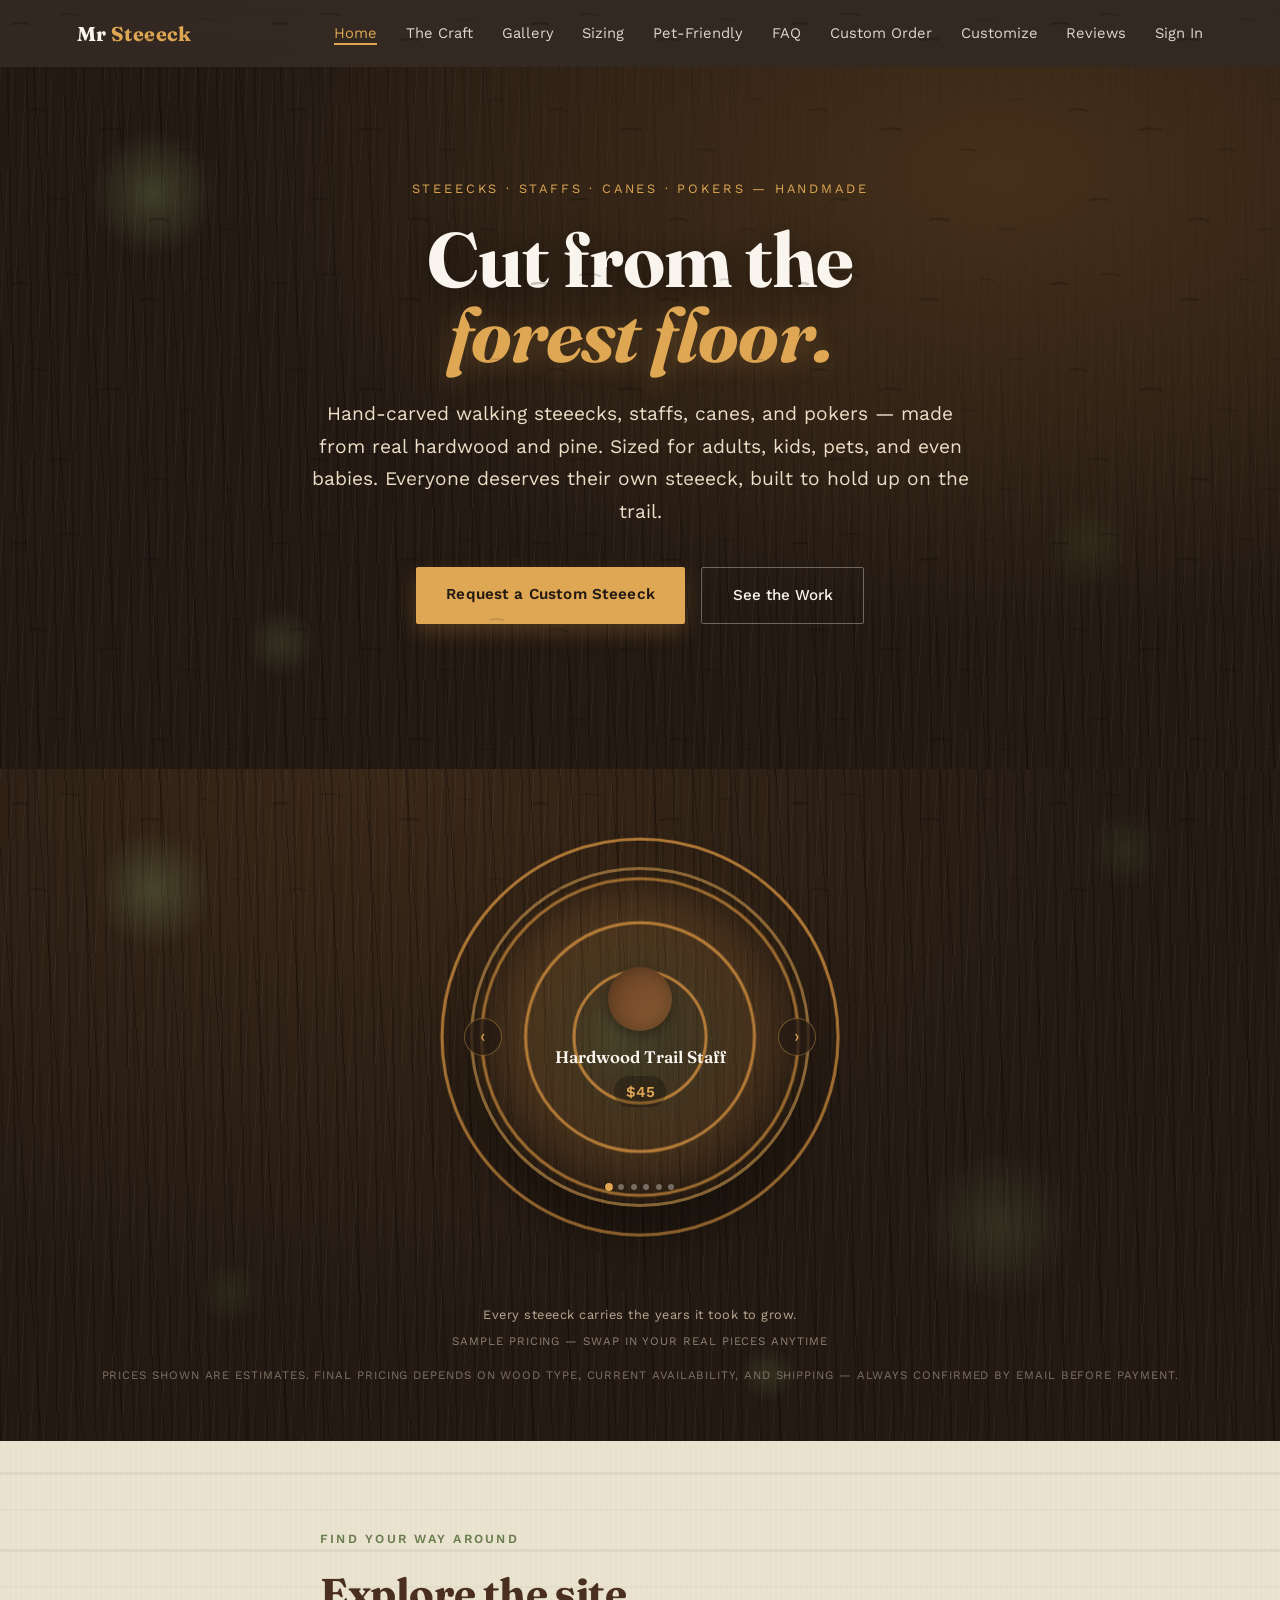
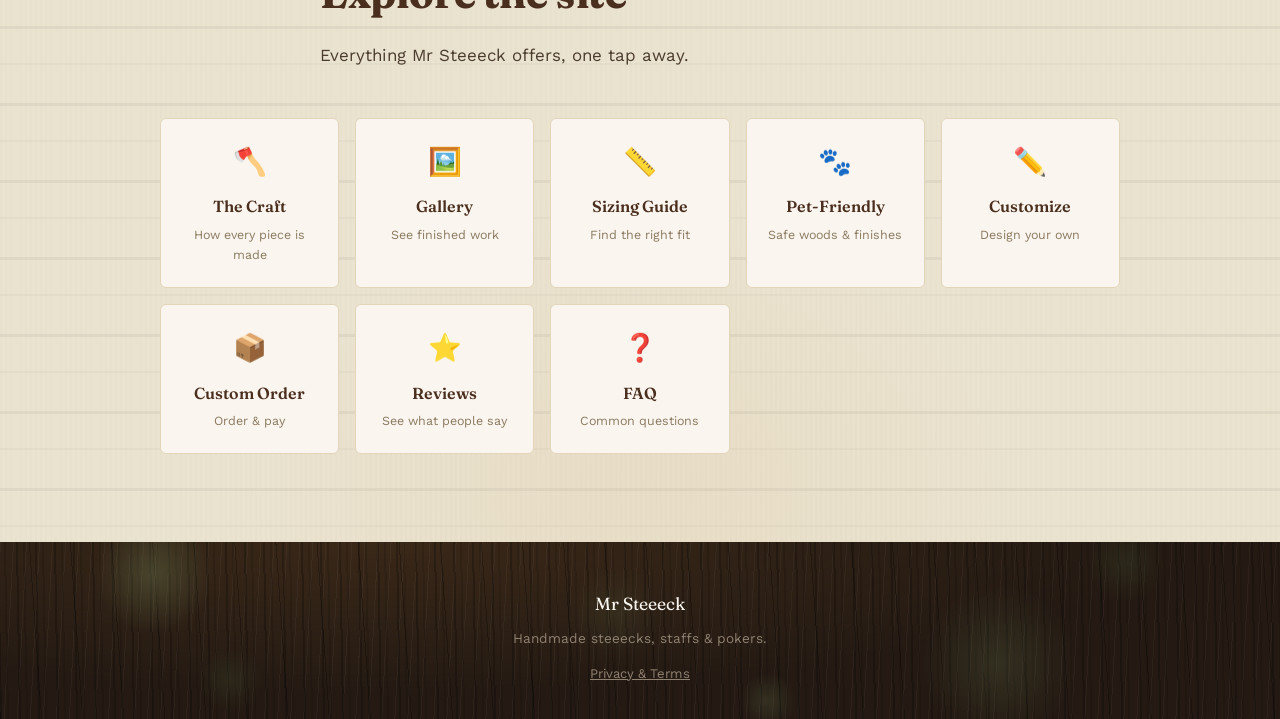
==== public/index.html @ 7a556cda "Add live chat widget (customer-facing) with admin chat panel; add SMS-to-phone forwarding via Twilio" ====
<!DOCTYPE html>
<html lang="en">
<head>
<meta charset="UTF-8">
<meta name="viewport" content="width=device-width, initial-scale=1.0">
<title>Mr Steeeck — Handmade Sticks, Staffs & Pokers</title>
<meta name="description" content="Handcrafted walking sticks, staffs, and pokers for adults, kids, pets, and babies. Custom orders welcome.">
<meta name="theme-color" content="#241a13">
<link rel="stylesheet" href="styles.css">
</head>
<body>
<nav>
  <div class="wordmark"><a href="index.html" style="color:inherit; text-decoration:none;">Mr <span>Steeeck</span></a></div>
  <button class="nav-toggle" id="navToggle" aria-label="Open menu">&#9776;</button>
  <ul class="nav-links">
    <li><a href="index.html" class="active">Home</a></li>
    <li><a href="craft.html">The Craft</a></li>
    <li><a href="gallery.html">Gallery</a></li>
    <li><a href="sizing.html">Sizing</a></li>
    <li><a href="pets.html">Pet-Friendly</a></li>
    <li><a href="faq.html">FAQ</a></li>
    <li><a href="custom.html">Custom Order</a></li>
    <li><a href="customize.html">Customize</a></li>
    <li><a href="reviews.html">Reviews</a></li>
    <li id="navAuthSlot"><a href="auth.html">Sign In</a></li>
    <li id="navAdminSlot" style="display:none;"><a href="admin.html" style="color:var(--honey-bright); font-weight:600;">Admin</a></li>
  </ul>
</nav>
<script>
  document.getElementById('navToggle')?.addEventListener('click', () => {
    document.querySelector('.nav-links').classList.toggle('open');
  });
  document.querySelectorAll('.nav-links a').forEach(a => {
    a.addEventListener('click', () => document.querySelector('.nav-links').classList.remove('open'));
  });
</script>
<header class="hero">
  <div class="leaves" id="leaves" aria-hidden="true"></div>
  <div class="hero-copy">
    <p class="eyebrow">Steeecks · Staffs · Canes · Pokers — Handmade</p>
    <h1>Cut from the<br><em>forest floor.</em></h1>
    <p class="tagline">Hand-carved walking steeecks, staffs, canes, and pokers — made from real hardwood and pine. Sized for adults, kids, pets, and even babies. Everyone deserves their own steeeck, built to hold up on the trail.</p>
    <div class="cta-row">
      <a href="custom.html" class="btn-primary">Request a Custom Steeeck</a>
      <a href="gallery.html" class="btn-secondary">See the Work</a>
    </div>
  </div>
</header>
<div class="bark-bg" style="padding-top:1rem;">
  <div class="tree-showcase">
    <div class="glow" aria-hidden="true"></div>
    <svg viewBox="0 0 200 200" aria-hidden="true">
      <circle class="ring" cx="100" cy="100" r="30"/>
      <circle class="ring" cx="100" cy="100" r="52"/>
      <circle class="ring" cx="100" cy="100" r="72"/>
      <circle class="ring" cx="100" cy="100" r="90"/>
    </svg>
    <div class="shop-carousel" id="shopCarousel" role="group" aria-label="Featured pieces for sale">
      <div class="shop-carousel-circle">
      <div class="shop-slide active" data-swatch="linear-gradient(135deg,#6b4324,#8a5c34)">
        <div class="swatch" style="background:linear-gradient(135deg,#6b4324,#8a5c34)"></div>
        <div class="item-name">Hardwood Trail Staff</div>
        <div class="item-price">$45</div>
      </div>
      <div class="shop-slide" data-swatch="linear-gradient(135deg,#c98a3e,#e0a854)">
        <div class="swatch" style="background:linear-gradient(135deg,#c98a3e,#e0a854)"></div>
        <div class="item-name">Pine Walking Steeeck</div>
        <div class="item-price">$28</div>
      </div>
      <div class="shop-slide" data-swatch="linear-gradient(135deg,#8a9c6a,#5c6b47)">
        <div class="swatch" style="background:linear-gradient(135deg,#8a9c6a,#5c6b47)"></div>
        <div class="item-name">Children's Size Steeeck</div>
        <div class="item-price">$18</div>
      </div>
      <div class="shop-slide" data-swatch="linear-gradient(135deg,#4a2e1e,#6b4324)">
        <div class="swatch" style="background:linear-gradient(135deg,#4a2e1e,#6b4324)"></div>
        <div class="item-name">Fire Poker</div>
        <div class="item-price">$22</div>
      </div>
      <div class="shop-slide" data-swatch="linear-gradient(135deg,#a9865a,#7d5b38)">
        <div class="swatch" style="background:linear-gradient(135deg,#a9865a,#7d5b38)"></div>
        <div class="item-name">Pet-Size Steeeck</div>
        <div class="item-price">$15</div>
      </div>
      <div class="shop-slide" data-swatch="linear-gradient(135deg,#e0a854,#c98a3e)">
        <div class="swatch" style="background:linear-gradient(135deg,#e0a854,#c98a3e)"></div>
        <div class="item-name">Baby's First Steeeck</div>
        <div class="item-price">$12</div>
      </div>
      <div class="shop-dots" id="shopDots"></div>
      </div>
      <button type="button" class="carousel-arrow prev" id="carouselPrev" aria-label="Previous item">&#8249;</button>
      <button type="button" class="carousel-arrow next" id="carouselNext" aria-label="Next item">&#8250;</button>
    </div>
  </div>
  <p class="rings-caption">Every steeeck carries the years it took to grow.</p>
  <p class="rings-subcaption" style="padding-bottom:0.6rem;">Sample pricing — swap in your real pieces anytime</p>
  <p class="rings-subcaption" style="padding-bottom:3.5rem; opacity:0.85;">Prices shown are estimates. Final pricing depends on wood type, current availability, and shipping — always confirmed by email before payment.</p>
</div>

<section class="explore" id="explore">
  <div class="section-head">
    <span class="eyebrow">Find Your Way Around</span>
    <h2>Explore the site</h2>
    <p>Everything Mr Steeeck offers, one tap away.</p>
  </div>
  <div class="explore-grid">
    <a href="craft.html" class="explore-card">
      <div class="icon">🪓</div>
      <div class="label">The Craft</div>
      <div class="sub">How every piece is made</div>
    </a>
    <a href="gallery.html" class="explore-card">
      <div class="icon">🖼️</div>
      <div class="label">Gallery</div>
      <div class="sub">See finished work</div>
    </a>
    <a href="sizing.html" class="explore-card">
      <div class="icon">📏</div>
      <div class="label">Sizing Guide</div>
      <div class="sub">Find the right fit</div>
    </a>
    <a href="pets.html" class="explore-card">
      <div class="icon">🐾</div>
      <div class="label">Pet-Friendly</div>
      <div class="sub">Safe woods &amp; finishes</div>
    </a>
    <a href="customize.html" class="explore-card">
      <div class="icon">✏️</div>
      <div class="label">Customize</div>
      <div class="sub">Design your own</div>
    </a>
    <a href="custom.html" class="explore-card">
      <div class="icon">📦</div>
      <div class="label">Custom Order</div>
      <div class="sub">Order &amp; pay</div>
    </a>
    <a href="reviews.html" class="explore-card">
      <div class="icon">⭐</div>
      <div class="label">Reviews</div>
      <div class="sub">See what people say</div>
    </a>
    <a href="faq.html" class="explore-card">
      <div class="icon">❓</div>
      <div class="label">FAQ</div>
      <div class="sub">Common questions</div>
    </a>
  </div>
</section>

<footer class="bark-bg">
  <div class="wordmark">Mr Steeeck</div>
  <p>Handmade steeecks, staffs &amp; pokers.</p>
  <p style="margin-top:0.8rem;"><a href="privacy.html" style="color:#8f8171; font-size:0.82rem; text-decoration:underline;">Privacy &amp; Terms</a></p>
</footer>
<script type="module">
  import { createClient } from 'https://esm.sh/@supabase/supabase-js@2';
  const ADMIN_EMAILS = ['mainesteeecksupport@gmail.com', 'thegoodguy421@gmail.com'];
  const supabase = createClient(
    'https://tckzvajdoyxpycbzonsf.supabase.co',
    'sb_publishable_ArwWZFwAMOu5mmkwIIQebg_d4xwIUR6'
  );
  supabase.auth.getSession().then(({ data: { session } }) => {
    const adminSlot = document.getElementById('navAdminSlot');
    const authSlot = document.getElementById('navAuthSlot');
    if (session && ADMIN_EMAILS.includes(session.user.email)){
      if (adminSlot) adminSlot.style.display = '';
      if (authSlot){
        authSlot.innerHTML = '<a href="#" id="navLogoutLink">Log Out</a>';
        document.getElementById('navLogoutLink').addEventListener('click', async (e) => {
          e.preventDefault();
          await supabase.auth.signOut();
          window.location.reload();
        });
      }
    } else if (session){
      if (authSlot) authSlot.innerHTML = '<a href="profile.html">My Profile</a>';
    }
  });
</script>
<script type="module">
  import { createClient } from 'https://esm.sh/@supabase/supabase-js@2';
  const supabase2 = createClient(
    'https://tckzvajdoyxpycbzonsf.supabase.co',
    'sb_publishable_ArwWZFwAMOu5mmkwIIQebg_d4xwIUR6'
  );
  supabase2.from('site_visits').insert({ page: 'home' }).then(() => {});
</script>
<script>
  window.addEventListener('DOMContentLoaded', () => {
    const rings = document.querySelectorAll('.ring');
    rings.forEach((ring, i) => {
      setTimeout(() => ring.classList.add('drawn'), 300 + i * 220);
    });

    const leafEmojis = ['🍂', '🍁', '🌿'];
    const leafWrap = document.getElementById('leaves');
    if (leafWrap && !window.matchMedia('(prefers-reduced-motion: reduce)').matches){
      for (let i = 0; i < 10; i++){
        const leaf = document.createElement('span');
        leaf.className = 'leaf';
        leaf.textContent = leafEmojis[i % leafEmojis.length];
        leaf.style.left = Math.random() * 100 + '%';
        leaf.style.setProperty('--drift', (Math.random() * 100 - 50) + 'px');
        leaf.style.animationDuration = (10 + Math.random() * 10) + 's';
        leaf.style.animationDelay = (Math.random() * 12) + 's';
        leaf.style.fontSize = (0.8 + Math.random() * 0.8) + 'rem';
        leafWrap.appendChild(leaf);
      }
    }

    // Live shop carousel: auto-rotates, arrows, and swipe support
    const carousel = document.getElementById('shopCarousel');
    if (carousel){
      const slides = Array.from(carousel.querySelectorAll('.shop-slide'));
      const dotsWrap = document.getElementById('shopDots');
      slides.forEach((_, i) => {
        const dot = document.createElement('span');
        if (i === 0) dot.classList.add('active');
        dot.addEventListener('click', () => { goTo(i); });
        dotsWrap.appendChild(dot);
      });
      const dots = Array.from(dotsWrap.children);
      let current = 0;
      let timer;

      function goTo(index){
        slides[current].classList.remove('active');
        dots[current].classList.remove('active');
        current = (index + slides.length) % slides.length;
        slides[current].classList.add('active');
        dots[current].classList.add('active');
      }
      function next(){ goTo(current + 1); }
      function prev(){ goTo(current - 1); }
      function startAuto(){ timer = setInterval(next, 3200); }
      function stopAuto(){ clearInterval(timer); }

      startAuto();
      carousel.addEventListener('mouseenter', stopAuto);
      carousel.addEventListener('mouseleave', startAuto);

      // Arrow buttons
      const prevBtn = document.getElementById('carouselPrev');
      const nextBtn = document.getElementById('carouselNext');
      if (prevBtn) prevBtn.addEventListener('click', (e) => { e.stopPropagation(); stopAuto(); prev(); startAuto(); });
      if (nextBtn) nextBtn.addEventListener('click', (e) => { e.stopPropagation(); stopAuto(); next(); startAuto(); });

      // Swipe support
      let touchStartX = 0;
      carousel.addEventListener('touchstart', (e) => {
        touchStartX = e.touches[0].clientX;
        stopAuto();
      }, {passive:true});
      carousel.addEventListener('touchend', (e) => {
        const touchEndX = e.changedTouches[0].clientX;
        const diff = touchEndX - touchStartX;
        if (Math.abs(diff) > 35){
          if (diff < 0) next(); else prev();
        }
        startAuto();
      }, {passive:true});
    }

  });
</script>
<script type="module" src="chat-widget.js"></script>
</body>
</html>
---- public/styles.css ----
@import url('https://fonts.googleapis.com/css2?family=Fraunces:opsz,wght@9..144,400;9..144,600;9..144,700&family=Work+Sans:wght@400;500;600&display=swap');

  :root{
    --bark:#241a13;
    --walnut:#4a2e1e;
    --honey:#c98a3e;
    --honey-bright:#e0a854;
    --parchment:#efe6d0;
    --bone:#faf6ef;
    --moss:#6b7d4f;
    --moss-deep:#3f4b2c;
    --forest:#2f3b26;
    --birch:#e8e1d0;
    --birch-mark:#3a332a;
    --sap:#b8792f;
  }

  *{margin:0;padding:0;box-sizing:border-box;}

  /* Real bark texture: vertical ridges + cracks + scattered moss patches */
  .bark-bg{
    background:
      radial-gradient(circle 85px at 12% 18%, rgba(120,140,90,0.32), transparent 70%),
      radial-gradient(circle 55px at 88% 12%, rgba(63,75,44,0.3), transparent 70%),
      radial-gradient(circle 110px at 78% 68%, rgba(107,125,79,0.22), transparent 70%),
      radial-gradient(circle 45px at 18% 78%, rgba(63,75,44,0.28), transparent 70%),
      radial-gradient(circle 65px at 48% 40%, rgba(107,125,79,0.14), transparent 70%),
      radial-gradient(circle 40px at 60% 90%, rgba(120,140,90,0.2), transparent 70%),
      repeating-linear-gradient(89deg,
        rgba(0,0,0,0.22) 0px, rgba(0,0,0,0.22) 2px,
        transparent 2px, transparent 7px,
        rgba(0,0,0,0.12) 7px, rgba(0,0,0,0.12) 9px,
        transparent 9px, transparent 19px),
      repeating-linear-gradient(93deg,
        rgba(255,255,255,0.035) 0px, rgba(255,255,255,0.035) 1px,
        transparent 1px, transparent 13px),
      repeating-linear-gradient(86deg,
        rgba(0,0,0,0.28) 0px, rgba(0,0,0,0.28) 1px,
        transparent 1px, transparent 41px),
      radial-gradient(ellipse at 30% 0%, #3a2818 0%, transparent 60%),
      var(--bark);
  }
  .wood-card, .gallery-card, .process-step{transform-style:preserve-3d;}
  .reveal{opacity:0; transform:translateY(28px); transition:opacity 0.7s ease, transform 0.7s ease;}
  .reveal.revealed{opacity:1; transform:translateY(0);}
  @media (prefers-reduced-motion: reduce){
    .reveal{opacity:1; transform:none; transition:none;}
  }
  html, body{max-width:100%; overflow-x:hidden;}
  img, svg{max-width:100%; height:auto;}
  html{scroll-behavior:smooth;}
  body{
    font-family:'Work Sans', sans-serif;
    background:
      radial-gradient(ellipse 600px 400px at 8% 8%, rgba(107,125,79,0.14), transparent 60%),
      radial-gradient(ellipse 500px 350px at 95% 30%, rgba(63,75,44,0.12), transparent 55%),
      radial-gradient(ellipse 700px 500px at 50% 90%, rgba(201,138,62,0.10), transparent 60%),
      repeating-linear-gradient(0deg,
        transparent 0px, transparent 38px,
        rgba(58,51,42,0.05) 38px, rgba(58,51,42,0.05) 40px,
        transparent 40px, transparent 74px,
        rgba(58,51,42,0.09) 74px, rgba(58,51,42,0.09) 77px),
      repeating-linear-gradient(90deg,
        rgba(58,51,42,0.02) 0px, rgba(58,51,42,0.02) 2px,
        transparent 2px, transparent 5px),
      var(--birch);
    color:var(--bark);
    line-height:1.6;
    position:relative;
  }
  body::before{
    content:"";
    position:fixed; inset:0;
    pointer-events:none;
    z-index:1000;
    opacity:0.035;
    background-image:url("data:image/svg+xml,%3Csvg xmlns='http://www.w3.org/2000/svg' width='120' height='120'%3E%3Cfilter id='n'%3E%3CfeTurbulence type='fractalNoise' baseFrequency='0.9' numOctaves='2' stitchTiles='stitch'/%3E%3C/filter%3E%3Crect width='100%25' height='100%25' filter='url(%23n)'/%3E%3C/svg%3E");
    mix-blend-mode:multiply;
  }
  body::after{
    content:"";
    position:fixed; inset:0;
    pointer-events:none;
    z-index:999;
    opacity:0.5;
    mix-blend-mode:multiply;
    background-image:url("data:image/svg+xml,%3Csvg xmlns='http://www.w3.org/2000/svg' width='260' height='260'%3E%3Cg stroke='%233a332a' stroke-linecap='round' fill='none'%3E%3Cpath d='M12 24 q8 -2 16 0' stroke-width='2.4' opacity='0.55'/%3E%3Cpath d='M60 15 q10 -3 20 1' stroke-width='2' opacity='0.4'/%3E%3Cpath d='M140 40 q9 -2 18 0' stroke-width='2.6' opacity='0.5'/%3E%3Cpath d='M200 20 q7 -2 14 1' stroke-width='1.8' opacity='0.35'/%3E%3Cpath d='M30 110 q9 -2 17 1' stroke-width='2.2' opacity='0.45'/%3E%3Cpath d='M100 130 q11 -3 21 0' stroke-width='2.6' opacity='0.5'/%3E%3Cpath d='M180 150 q8 -2 16 1' stroke-width='2' opacity='0.4'/%3E%3Cpath d='M230 100 q7 -2 13 0' stroke-width='1.8' opacity='0.3'/%3E%3Cpath d='M50 200 q9 -2 18 0' stroke-width='2.3' opacity='0.45'/%3E%3Cpath d='M150 220 q10 -3 19 1' stroke-width='2.4' opacity='0.5'/%3E%3Cpath d='M220 230 q8 -2 15 0' stroke-width='1.9' opacity='0.35'/%3E%3C/g%3E%3C/svg%3E");
    background-size:260px 260px;
  }
  @media (prefers-reduced-motion: reduce){
    html{scroll-behavior:auto;}
    *{animation-duration:0.01ms !important; transition-duration:0.01ms !important;}
  }

  h1,h2,h3{
    font-family:'Fraunces', serif;
    font-weight:700;
    letter-spacing:-0.01em;
  }

  a{color:inherit;}
  button, .btn{
    font-family:'Work Sans', sans-serif;
    cursor:pointer;
    border:none;
  }
  :focus-visible{
    outline:3px solid var(--honey-bright);
    outline-offset:3px;
  }

  /* ===== NAV ===== */
  nav{
    position:sticky; top:0; z-index:50;
    display:flex; align-items:center; justify-content:space-between;
    padding:1.1rem 6vw;
    background:rgba(36,26,19,0.92);
    backdrop-filter:blur(6px);
    color:var(--bone);
  }
  nav .wordmark{
    font-family:'Fraunces', serif;
    font-weight:700;
    font-size:1.25rem;
    letter-spacing:0.02em;
  }
  nav .wordmark span{color:var(--honey-bright);}
  nav ul{
    list-style:none;
    display:flex;
    gap:1.8rem;
    font-size:0.92rem;
  }
  nav ul a{
    text-decoration:none; opacity:0.85; transition:opacity 0.2s;
    position:relative; padding-bottom:3px; white-space:nowrap;
  }
  nav ul a::after{
    content:"";
    position:absolute; left:0; bottom:0;
    width:0%; height:1.5px;
    background:var(--honey-bright);
    transition:width 0.25s ease;
  }
  nav ul a:hover::after{width:100%;}
  nav ul a:hover{opacity:1;}
  nav ul a.active{opacity:1; color:var(--honey-bright);}
  nav ul a.active::after{width:100%;}
  nav .nav-links{display:flex;}

  .nav-toggle{
    display:none;
    background:none; border:1px solid rgba(224,168,84,0.5); border-radius:4px;
    color:var(--honey-bright); font-size:1.3rem; line-height:1;
    padding:0.4rem 0.7rem; cursor:pointer;
  }

  @media (max-width:760px){
    nav{padding:1rem 5vw; position:relative; flex-wrap:nowrap;}
    .nav-toggle{display:block;}
    nav ul.nav-links{
      display:none;
      position:absolute; top:100%; left:0; right:0;
      flex-direction:column; gap:0;
      background:var(--bark);
      border-top:1px solid rgba(224,168,84,0.25);
      box-shadow:0 12px 24px rgba(0,0,0,0.4);
      max-width:none; overflow-x:visible; max-height:75vh; overflow-y:auto;
    }
    nav ul.nav-links.open{display:flex;}
    nav ul.nav-links li{width:100%; border-bottom:1px solid rgba(250,246,239,0.08);}
    nav ul.nav-links a{
      display:block; padding:0.95rem 6vw; font-size:0.95rem;
      white-space:normal;
    }
    nav ul.nav-links a::after{display:none;}
    nav ul.nav-links a.active{background:rgba(224,168,84,0.1);}
  }
  @media (max-width:420px){
    nav{padding:0.9rem 4vw;}
    nav .wordmark{font-size:1.05rem;}
  }

  /* ===== EXPLORE GRID (homepage section links) ===== */
  .explore{background:rgba(239,230,208,0.3);}
  .explore-grid{
    display:grid; grid-template-columns:repeat(auto-fit, minmax(150px, 1fr));
    gap:1rem; max-width:960px; margin:0 auto;
  }
  .explore-card{
    display:block; text-decoration:none;
    background:var(--bone); border:1px solid #e3d5ba; border-radius:6px;
    padding:1.4rem 1.1rem; text-align:center;
    transition:transform 0.2s ease, box-shadow 0.2s ease;
  }
  .explore-card:hover{transform:translateY(-4px); box-shadow:0 14px 26px rgba(74,46,30,0.18);}
  .explore-card .icon{font-size:1.7rem; margin-bottom:0.6rem;}
  .explore-card .label{font-family:'Fraunces', serif; font-weight:600; color:var(--walnut); font-size:1rem;}
  .explore-card .sub{font-size:0.78rem; color:#8a7960; margin-top:0.3rem;}

  /* ===== PAGE HEADER (subpage back button + title) ===== */
  .page-header{
    background:var(--bark);
    padding:2.2rem 6vw 1.6rem;
    text-align:center;
  }
  .back-btn{
    display:inline-flex; align-items:center; gap:0.4rem;
    color:var(--honey-bright); text-decoration:none;
    font-size:0.88rem; font-weight:600;
    margin-bottom:1.2rem;
    transition:transform 0.18s ease;
  }
  .back-btn:hover{transform:translateX(-3px);}
  .page-header h1{
    font-family:'Fraunces', serif; font-size:clamp(1.8rem, 5vw, 2.6rem);
    color:var(--bone);
  }
  .page-header p{
    color:#d8cdbc; margin-top:0.6rem; max-width:52ch; margin-left:auto; margin-right:auto;
    font-size:1rem; line-height:1.6;
  }

  /* ===== CAROUSEL ARROWS ===== */
  .carousel-arrow{
    position:absolute; top:50%; transform:translateY(-50%);
    width:38px; height:38px; border-radius:50%;
    background:rgba(36,26,19,0.75);
    border:1px solid rgba(224,168,84,0.4);
    color:var(--honey-bright);
    font-size:1.1rem; line-height:1;
    display:flex; align-items:center; justify-content:center;
    cursor:pointer; z-index:4;
    transition:background 0.2s ease, transform 0.2s ease;
  }
  .carousel-arrow:hover{background:rgba(36,26,19,0.95); transform:translateY(-50%) scale(1.08);}
  .carousel-arrow.prev{left:-6px;}
  .carousel-arrow.next{right:-6px;}
  @media (max-width:500px){
    .carousel-arrow{width:32px; height:32px; font-size:0.95rem;}
    .carousel-arrow.prev{left:-2px;}
    .carousel-arrow.next{right:-2px;}
  }

  /* ===== HERO ===== */
  .hero{
    position:relative;
    min-height:78vh;
    display:flex;
    flex-direction:column;
    align-items:center;
    text-align:center;
    padding:7rem 6vw 3.5rem;
    background:
      radial-gradient(ellipse at 78% 15%, #45301a 0%, transparent 55%),
      radial-gradient(circle 90px at 12% 18%, rgba(120,140,90,0.32), transparent 70%),
      radial-gradient(circle 60px at 85% 68%, rgba(63,75,44,0.3), transparent 70%),
      radial-gradient(circle 50px at 22% 82%, rgba(107,125,79,0.24), transparent 70%),
      repeating-linear-gradient(89deg,
        rgba(0,0,0,0.22) 0px, rgba(0,0,0,0.22) 2px,
        transparent 2px, transparent 7px,
        rgba(0,0,0,0.12) 7px, rgba(0,0,0,0.12) 9px,
        transparent 9px, transparent 19px),
      repeating-linear-gradient(93deg,
        rgba(255,255,255,0.035) 0px, rgba(255,255,255,0.035) 1px,
        transparent 1px, transparent 13px),
      repeating-linear-gradient(86deg,
        rgba(0,0,0,0.28) 0px, rgba(0,0,0,0.28) 1px,
        transparent 1px, transparent 41px),
      var(--bark);
    color:var(--bone);
    overflow:hidden;
  }
  @media (max-width:880px){
    .hero{min-height:auto; padding:5.5rem 6vw 3.5rem;}
  }
  .hero-copy{position:relative; z-index:2; max-width:760px;}
  .leaves{position:absolute; inset:0; overflow:hidden; z-index:1; pointer-events:none;}
  .leaf{
    position:absolute; top:-30px;
    font-size:1.1rem;
    opacity:0.55;
    animation:leafFall linear infinite;
  }
  @keyframes leafFall{
    0%{transform:translateY(0) translateX(0) rotate(0deg); opacity:0;}
    8%{opacity:0.6;}
    92%{opacity:0.5;}
    100%{transform:translateY(110vh) translateX(var(--drift, 40px)) rotate(340deg); opacity:0;}
  }
  @media (prefers-reduced-motion: reduce){
    .leaf{animation:none; display:none;}
  }
  .hero .eyebrow{
    font-size:0.8rem;
    letter-spacing:0.22em;
    text-transform:uppercase;
    color:var(--honey-bright);
    margin-bottom:1.4rem;
  }
  .hero h1{
    font-size:clamp(2.6rem, 6vw, 5rem);
    line-height:0.98;
    color:var(--bone);
    text-shadow:0 4px 24px rgba(0,0,0,0.4);
  }
  .hero h1 em{
    font-style:italic;
    color:var(--honey-bright);
    text-shadow:0 4px 24px rgba(224,168,84,0.25);
  }
  .hero p.tagline{
    max-width:56ch;
    margin:1.6rem auto 2.4rem;
    font-size:1.2rem;
    line-height:1.7;
    color:#ecdfc8;
  }
  .hero .cta-row{
    display:flex; gap:1rem; flex-wrap:wrap; justify-content:center;
  }
  .tree-showcase{
    position:relative;
    display:grid;
    place-items:center;
    min-height:420px;
    padding:2rem 0;
  }
  .tree-showcase > *{grid-area:1 / 1;}
  .tree-showcase .glow{
    position:relative;
    width:360px; height:360px;
    background:radial-gradient(circle, rgba(107,125,79,0.28) 0%, rgba(201,138,62,0.18) 45%, transparent 72%);
    filter:blur(14px);
  }
  .tree-showcase svg{width:min(440px, 88vw); height:auto; position:relative;}
  @media (max-width:500px){
    .tree-showcase{min-height:320px;}
  }

  /* Live shop carousel */
  .shop-carousel{
    position:relative;
    width:340px; height:340px;
    cursor:pointer;
  }
  @media (max-width:880px){.shop-carousel{width:270px; height:270px;}}
  @media (max-width:400px){.shop-carousel{width:220px; height:220px;}}
  .shop-carousel-circle{
    position:relative;
    width:100%; height:100%;
    border-radius:50%;
    overflow:hidden;
    border:3px solid rgba(224,168,84,0.5);
    box-shadow:0 25px 50px rgba(0,0,0,0.5), inset 0 0 40px rgba(0,0,0,0.35);
  }
  .shop-slide{
    position:absolute; inset:0;
    display:flex; flex-direction:column; align-items:center; justify-content:center;
    text-align:center;
    padding:1.2rem;
    opacity:0;
    transform:scale(1.06);
    transition:opacity 0.7s ease, transform 0.7s ease;
  }
  .shop-slide.active{opacity:1; transform:scale(1);}
  .shop-slide .swatch{
    width:64px; height:64px; border-radius:50%;
    margin-bottom:0.8rem;
    box-shadow:inset 0 0 18px rgba(0,0,0,0.3), 0 4px 12px rgba(0,0,0,0.3);
  }
  .shop-slide .item-name{
    font-family:'Fraunces', serif; font-weight:600;
    color:var(--bone); font-size:1.05rem; margin-bottom:0.35rem;
  }
  .shop-slide .item-price{
    color:var(--honey-bright); font-weight:600; font-size:0.95rem;
    background:rgba(0,0,0,0.25);
    padding:0.2rem 0.7rem; border-radius:20px;
  }
  .shop-dots{
    display:flex; gap:0.4rem; justify-content:center;
    position:absolute; bottom:14px; left:0; right:0; z-index:3;
  }
  .shop-dots span{
    width:6px; height:6px; border-radius:50%;
    background:rgba(250,246,239,0.35);
    transition:background 0.3s ease, transform 0.3s ease;
  }
  .shop-dots span.active{background:var(--honey-bright); transform:scale(1.3);}

  /* Hover-pop on clickable things, site-wide */
  nav ul a, .wood-card, .gallery-card, .process-step, .btn-primary, .btn-secondary, .shop-carousel{
    transition:transform 0.22s ease, box-shadow 0.22s ease, background 0.22s ease, border-color 0.22s ease, opacity 0.22s ease;
  }
  nav ul a:hover{transform:translateY(-1px) scale(1.06);}
  .wood-card:hover{transform:translateY(-3px) scale(1.015); box-shadow:0 16px 32px rgba(74,46,30,0.18);}
  .process-step{border-radius:6px; padding:0.4rem;}
  .process-step:hover{transform:translateY(-4px) scale(1.03);}
  .shop-carousel:hover{transform:scale(1.04);}
  .btn-primary{
    background:var(--honey-bright);
    color:var(--bark);
    padding:0.95rem 1.9rem;
    border-radius:2px;
    font-weight:600;
    font-size:0.95rem;
    letter-spacing:0.01em;
    text-decoration:none;
    display:inline-block;
    box-shadow:0 8px 20px rgba(201,138,62,0.25);
    transition:transform 0.15s ease, background 0.15s ease, box-shadow 0.15s ease;
  }
  .btn-primary:hover{background:#f0bd6f; transform:translateY(-2px); box-shadow:0 12px 26px rgba(201,138,62,0.35);}
  .btn-secondary{
    background:transparent;
    color:var(--bone);
    border:1px solid rgba(250,246,239,0.35) !important;
    padding:0.95rem 1.9rem;
    border-radius:2px;
    font-weight:500;
    font-size:0.95rem;
    text-decoration:none;
    display:inline-block;
    transition:border-color 0.15s ease, background 0.15s ease, transform 0.15s ease;
  }
  .btn-secondary:hover{background:rgba(250,246,239,0.08); border-color:var(--bone) !important; transform:translateY(-2px);}

  /* ===== GROWTH RING SIGNATURE ===== */
  .ring{
    fill:none;
    stroke:var(--honey);
    stroke-width:1.4;
    opacity:0;
    transform-origin:center;
    stroke-dasharray:900;
    stroke-dashoffset:900;
  }
  .ring.drawn{
    animation:draw 1.1s ease forwards;
  }
  @keyframes draw{
    to{opacity:0.85; stroke-dashoffset:0;}
  }
  .rings-caption{
    text-align:center;
    font-size:0.8rem;
    color:#b7a892;
    margin-top:1rem;
    letter-spacing:0.04em;
  }
  .rings-subcaption{
    text-align:center;
    font-size:0.72rem; letter-spacing:0.08em; text-transform:uppercase;
    color:#8f8171; margin-top:0.4rem;
  }

  /* ===== SECTION SHARED ===== */
  section{padding:5.5rem 6vw;}
  @media (max-width:480px){
    section{padding:3.6rem 5.5vw;}
  }
  .section-head{max-width:640px; margin:0 auto 3rem;}
  .section-head .eyebrow{
    font-size:0.78rem; letter-spacing:0.18em; text-transform:uppercase;
    color:var(--moss); margin-bottom:0.7rem; display:block; font-weight:600;
  }
  .section-head h2{font-size:clamp(1.9rem, 4vw, 2.6rem); color:var(--walnut);}
  .section-head p{color:#4a3c2e; margin-top:0.9rem; font-size:1.06rem; line-height:1.7;}

  /* ===== STORY / WOOD TYPES ===== */
  .story{background:rgba(250,246,239,0.35);}
  .wood-grid{
    display:grid; grid-template-columns:1fr 1fr; gap:1.6rem;
    max-width:920px; margin:0 auto;
  }
  @media (max-width:700px){.wood-grid{grid-template-columns:1fr;}}
  .wood-card{
    background:var(--parchment);
    border:1px solid #e3d5ba;
    border-radius:4px;
    padding:2rem;
  }
  .wood-card .tag{
    font-size:0.72rem; letter-spacing:0.14em; text-transform:uppercase;
    font-weight:600; color:var(--honey);
  }
  .wood-card h3{font-size:1.35rem; margin:0.4rem 0 0.7rem; color:var(--walnut);}
  .wood-card p{color:#4a3c2e; font-size:1rem; line-height:1.65;}
  .wood-card.hard{border-left:5px solid var(--walnut);}
  .wood-card.soft{border-left:5px solid var(--moss);}

  /* ===== GALLERY ===== */
  .gallery{background:rgba(239,230,208,0.3);}
  .gallery-grid{
    display:grid;
    grid-template-columns:repeat(auto-fit, minmax(220px, 1fr));
    gap:1.4rem;
    max-width:1080px; margin:0 auto;
  }
  .gallery-card{
    aspect-ratio:4/5;
    border-radius:4px;
    background:
      repeating-linear-gradient(115deg, #d8c6a2 0px, #d8c6a2 8px, #cdb88f 8px, #cdb88f 16px);
    border:1.5px dashed #a98f63;
    display:flex; flex-direction:column; align-items:center; justify-content:center;
    text-align:center; padding:1.2rem;
    color:#6b5a40;
  }
  .gallery-card .icon{font-size:1.8rem; margin-bottom:0.6rem;}
  .gallery-card .label{font-weight:600; font-size:0.92rem;}
  .gallery-card .sub{font-size:0.78rem; margin-top:0.3rem; color:#7d6c50;}
  .gallery-card{transition:transform 0.2s ease, box-shadow 0.2s ease;}
  .gallery-card:hover{transform:translateY(-4px); box-shadow:0 14px 28px rgba(74,46,30,0.15);}

  /* ===== PROCESS STRIP ===== */
  .process{
    background:
      radial-gradient(circle 90px at 10% 20%, rgba(107,125,79,0.28), transparent 65%),
      radial-gradient(circle 70px at 90% 80%, rgba(63,75,44,0.24), transparent 65%),
      radial-gradient(circle 45px at 55% 30%, rgba(120,140,90,0.16), transparent 65%),
      repeating-linear-gradient(89deg,
        rgba(0,0,0,0.22) 0px, rgba(0,0,0,0.22) 2px,
        transparent 2px, transparent 7px,
        rgba(0,0,0,0.12) 7px, rgba(0,0,0,0.12) 9px,
        transparent 9px, transparent 19px),
      repeating-linear-gradient(93deg,
        rgba(255,255,255,0.035) 0px, rgba(255,255,255,0.035) 1px,
        transparent 1px, transparent 13px),
      var(--bark);
    color:var(--bone); padding:4rem 6vw;
  }
  .process-grid{
    display:grid; grid-template-columns:repeat(3, 1fr); gap:2.2rem;
    max-width:980px; margin:0 auto;
  }
  @media (max-width:760px){.process-grid{grid-template-columns:1fr;}}
  .process-step{text-align:center;}
  .process-step .num{
    font-family:'Fraunces', serif; font-style:italic;
    color:var(--honey-bright); font-size:1.1rem; margin-bottom:0.8rem;
  }
  .process-step h3{font-size:1.15rem; color:var(--bone); margin-bottom:0.5rem;}
  .process-step p{font-size:0.9rem; color:#c2b39b;}

  /* ===== CUSTOM ORDER ===== */
  .custom{
    background:
      radial-gradient(circle 100px at 85% 10%, rgba(107,125,79,0.26), transparent 65%),
      radial-gradient(circle 55px at 15% 75%, rgba(63,75,44,0.22), transparent 65%),
      repeating-linear-gradient(89deg,
        rgba(0,0,0,0.16) 0px, rgba(0,0,0,0.16) 2px,
        transparent 2px, transparent 7px,
        rgba(0,0,0,0.09) 7px, rgba(0,0,0,0.09) 9px,
        transparent 9px, transparent 19px),
      repeating-linear-gradient(93deg,
        rgba(255,255,255,0.03) 0px, rgba(255,255,255,0.03) 1px,
        transparent 1px, transparent 13px),
      var(--walnut);
    color:var(--bone);
  }
  .custom .section-head h2{color:var(--bone);}
  .custom .section-head .eyebrow{color:var(--honey-bright);}
  .custom .section-head p{color:#e0d3bd;}
  .custom-box{
    max-width:640px; margin:0 auto;
    background:rgba(250,246,239,0.06);
    border:1px solid rgba(250,246,239,0.18);
    border-radius:4px;
    padding:2.2rem;
    text-align:center;
  }
  .custom-box p{color:#e0d3bd; margin-bottom:1.4rem;}
  .custom-box a.email{
    font-family:'Fraunces', serif;
    font-size:1.3rem;
    color:var(--honey-bright);
    text-decoration:none;
    border-bottom:1px solid var(--honey-bright);
  }
  .custom-note{
    margin-top:1.6rem;
    font-size:0.82rem;
    color:#c2b39b;
  }
  /* ===== SIZING GUIDE ===== */
  .sizing{background:rgba(250,246,239,0.35);}
  .size-table-wrap{max-width:640px; margin:0 auto; overflow-x:auto;}
  .size-table{width:100%; border-collapse:collapse; background:var(--bone); border-radius:5px; overflow:hidden;}
  .size-table th, .size-table td{text-align:left; padding:0.85rem 1.1rem; font-size:0.92rem; border-bottom:1px solid #e3d5ba;}
  .size-table th{background:var(--walnut); color:var(--bone); font-weight:600;}
  .size-table tr:last-child td{border-bottom:none;}
  .size-table tr:hover td{background:rgba(201,138,62,0.08);}

  /* ===== CARE ===== */
  .care{background:rgba(239,230,208,0.3);}
  .canes.bark-bg{color:var(--bone); padding:5.5rem 6vw;}
  .canes.bark-bg .section-head h2{color:var(--bone);}
  .canes.bark-bg .section-head .eyebrow{color:var(--honey-bright);}
  .canes.bark-bg .section-head p{color:#d8cdbc;}
  .canes.bark-bg .wood-card{background:rgba(250,246,239,0.08); border-color:rgba(250,246,239,0.18);}
  .canes.bark-bg .wood-card p{color:#e0d3bd;}
  .canes.bark-bg .wood-card h3{color:var(--bone);}
  @media (max-width:480px){.canes.bark-bg{padding:3.6rem 5.5vw;}}

  /* ===== FAQ ===== */
  .faq{background:rgba(250,246,239,0.35);}

  /* ===== PET-FRIENDLY PAGE ===== */
  .pets-intro{background:rgba(250,246,239,0.35);}
  .pets-explainer{background:rgba(239,230,208,0.3);}
  .pets-woods{background:rgba(250,246,239,0.35);}
  .pets-finish.bark-bg{color:var(--bone); padding:5.5rem 6vw;}
  .pets-finish.bark-bg .section-head h2{color:var(--bone);}
  .pets-finish.bark-bg .section-head .eyebrow{color:var(--honey-bright);}
  .pets-finish.bark-bg .section-head p{color:#d8cdbc;}
  .pets-cats{background:rgba(239,230,208,0.3);}
  .pets-other{background:rgba(250,246,239,0.35);}
  .pets-safety{background:rgba(239,230,208,0.3);}
  @media (max-width:480px){
    .pets-intro, .pets-explainer, .pets-woods, .pets-finish.bark-bg, .pets-cats, .pets-other, .pets-safety{padding:3.6rem 5.5vw;}
  }
  .faq-list{max-width:640px; margin:0 auto;}
  .faq-item{
    background:var(--bone); border:1px solid #e3d5ba; border-radius:5px;
    padding:1rem 1.3rem; margin-bottom:0.8rem;
  }
  .faq-item summary{
    font-family:'Fraunces', serif; font-weight:600; font-size:1.02rem;
    color:var(--walnut); cursor:pointer; list-style:none;
    display:flex; align-items:center; justify-content:space-between;
  }
  .faq-item summary::-webkit-details-marker{display:none;}
  .faq-item summary::after{
    content:"+"; font-size:1.3rem; color:var(--honey); margin-left:1rem;
    transition:transform 0.2s ease;
  }
  .faq-item[open] summary::after{transform:rotate(45deg);}
  .faq-item p{margin-top:0.8rem; font-size:0.92rem; line-height:1.65; color:#4a3c2e;}

  /* ===== ORDER FORM ===== */
  .order-form{text-align:left; margin-bottom:0.4rem;}
  .form-row{display:grid; grid-template-columns:1fr 1fr; gap:0.9rem;}
  @media (max-width:520px){.form-row{grid-template-columns:1fr;}}
  .form-field{margin-bottom:1rem;}
  .form-field label{display:block; font-size:0.82rem; color:#d8cdbc; margin-bottom:0.4rem;}
  .form-field input, .form-field select, .form-field textarea{
    width:100%; padding:0.7rem 0.85rem;
    background:rgba(0,0,0,0.25); border:1px solid rgba(250,246,239,0.2);
    border-radius:3px; color:var(--bone); font-size:0.92rem; font-family:inherit;
  }
  .form-field textarea{resize:vertical;}
  .form-field input:focus, .form-field select:focus, .form-field textarea:focus{
    outline:2px solid var(--honey-bright); border-color:transparent;
  }
  .form-field select option{background:var(--walnut); color:var(--bone);}
  #orderMsg{
    font-size:0.85rem; margin-top:1rem; padding:0.7rem 0.9rem;
    border-radius:3px; display:none;
  }
  #orderMsg.show{display:block;}
  #orderMsg.error{background:rgba(180,60,50,0.18); color:#f0a898; border:1px solid rgba(180,60,50,0.3);}
  #orderMsg.success{background:rgba(107,125,79,0.22); color:#c8d6b0; border:1px solid rgba(107,125,79,0.4);}
  .veteran-banner{
    background:rgba(107,125,79,0.18);
    border:1px solid rgba(107,125,79,0.35);
    color:#e0d3bd;
    font-size:0.9rem;
    padding:0.9rem 1.1rem;
    border-radius:4px;
    text-align:center;
    margin-bottom:1.6rem;
  }
  .veteran-banner strong{color:var(--honey-bright);}
  .builder-step{
    font-family:'Fraunces', serif; font-size:1.15rem; color:var(--honey-bright);
    margin:1.8rem 0 1rem; padding-top:1.2rem; border-top:1px solid rgba(250,246,239,0.12);
  }
  .builder-step:first-of-type{margin-top:0; padding-top:0; border-top:none;}

  /* ===== REVIEWS PAGE ===== */
  .reviews-summary{background:var(--bark); text-align:center; padding:3rem 6vw 1rem;}
  .reviews-summary .section-head h2{color:var(--honey-bright); font-size:1.8rem;}
  .reviews-form-section{background:var(--walnut); padding-top:1rem;}
  .star-input{font-size:1.8rem; color:#5a4b3c; cursor:pointer; letter-spacing:0.1em;}
  .star-input span{transition:color 0.15s ease;}
  .star-input span.filled{color:var(--honey-bright);}
  .reviews-list{background:rgba(250,246,239,0.35);}
  .reviews-grid{
    display:grid; grid-template-columns:repeat(auto-fit, minmax(240px, 1fr));
    gap:1.2rem; max-width:1000px; margin:0 auto;
  }
  .review-card{
    background:var(--bone); border:1px solid #e3d5ba; border-radius:5px;
    padding:1.4rem;
  }
  .review-stars{color:var(--honey); font-size:1.1rem; margin-bottom:0.5rem;}
  .review-comment{color:#4a3c2e; font-size:0.95rem; line-height:1.6; margin-bottom:0.8rem;}
  .review-meta{color:#8a7960; font-size:0.8rem;}
  .suggestions-section{background:var(--bark); padding-bottom:5rem;}

  .pay-warning{
    margin-top:1.6rem;
    background:rgba(180,60,50,0.16);
    border:1px solid rgba(200,90,70,0.35);
    color:#f0c4b8;
    font-size:0.85rem;
    line-height:1.55;
    padding:0.9rem 1.1rem;
    border-radius:4px;
    text-align:left;
  }
  .pay-confirm{
    display:flex; align-items:center; gap:0.6rem;
    justify-content:center;
    margin-top:1.1rem;
    font-size:0.88rem;
    color:#e0d3bd;
    cursor:pointer;
  }
  .pay-confirm input{width:16px; height:16px; accent-color:var(--honey-bright); cursor:pointer;}
  .pay-row{
    display:flex; gap:0.8rem; justify-content:center; flex-wrap:wrap;
    margin-top:1.6rem;
    transition:opacity 0.3s ease;
  }
  .pay-row.locked .pay-btn{
    pointer-events:none;
    opacity:0.4;
    filter:grayscale(0.6);
  }
  .pay-btn{
    padding:0.7rem 1.4rem;
    border-radius:3px;
    font-size:0.88rem; font-weight:600;
    text-decoration:none;
    transition:transform 0.18s ease, box-shadow 0.18s ease, opacity 0.3s ease, filter 0.3s ease;
  }
  .pay-btn.cashapp{background:#00d64f; color:#0a2e16;}
  .pay-btn.venmo{background:#3d95ce; color:#0a1f2e;}
  .pay-btn:hover{transform:translateY(-2px) scale(1.03); box-shadow:0 10px 22px rgba(0,0,0,0.3);}

  /* ===== FOOTER ===== */
  footer{
    background:
      radial-gradient(circle 70px at 20% 30%, rgba(107,125,79,0.2), transparent 65%),
      radial-gradient(circle 50px at 80% 60%, rgba(63,75,44,0.18), transparent 65%),
      repeating-linear-gradient(89deg,
        rgba(0,0,0,0.18) 0px, rgba(0,0,0,0.18) 2px,
        transparent 2px, transparent 7px,
        rgba(0,0,0,0.1) 7px, rgba(0,0,0,0.1) 9px,
        transparent 9px, transparent 19px),
      var(--bark);
    color:#8f8171;
    padding:3rem 6vw 2.2rem;
    text-align:center;
    font-size:0.85rem;
  }
  footer .wordmark{
    font-family:'Fraunces', serif;
    color:var(--bone);
    font-size:1.1rem;
    margin-bottom:0.6rem;
  }
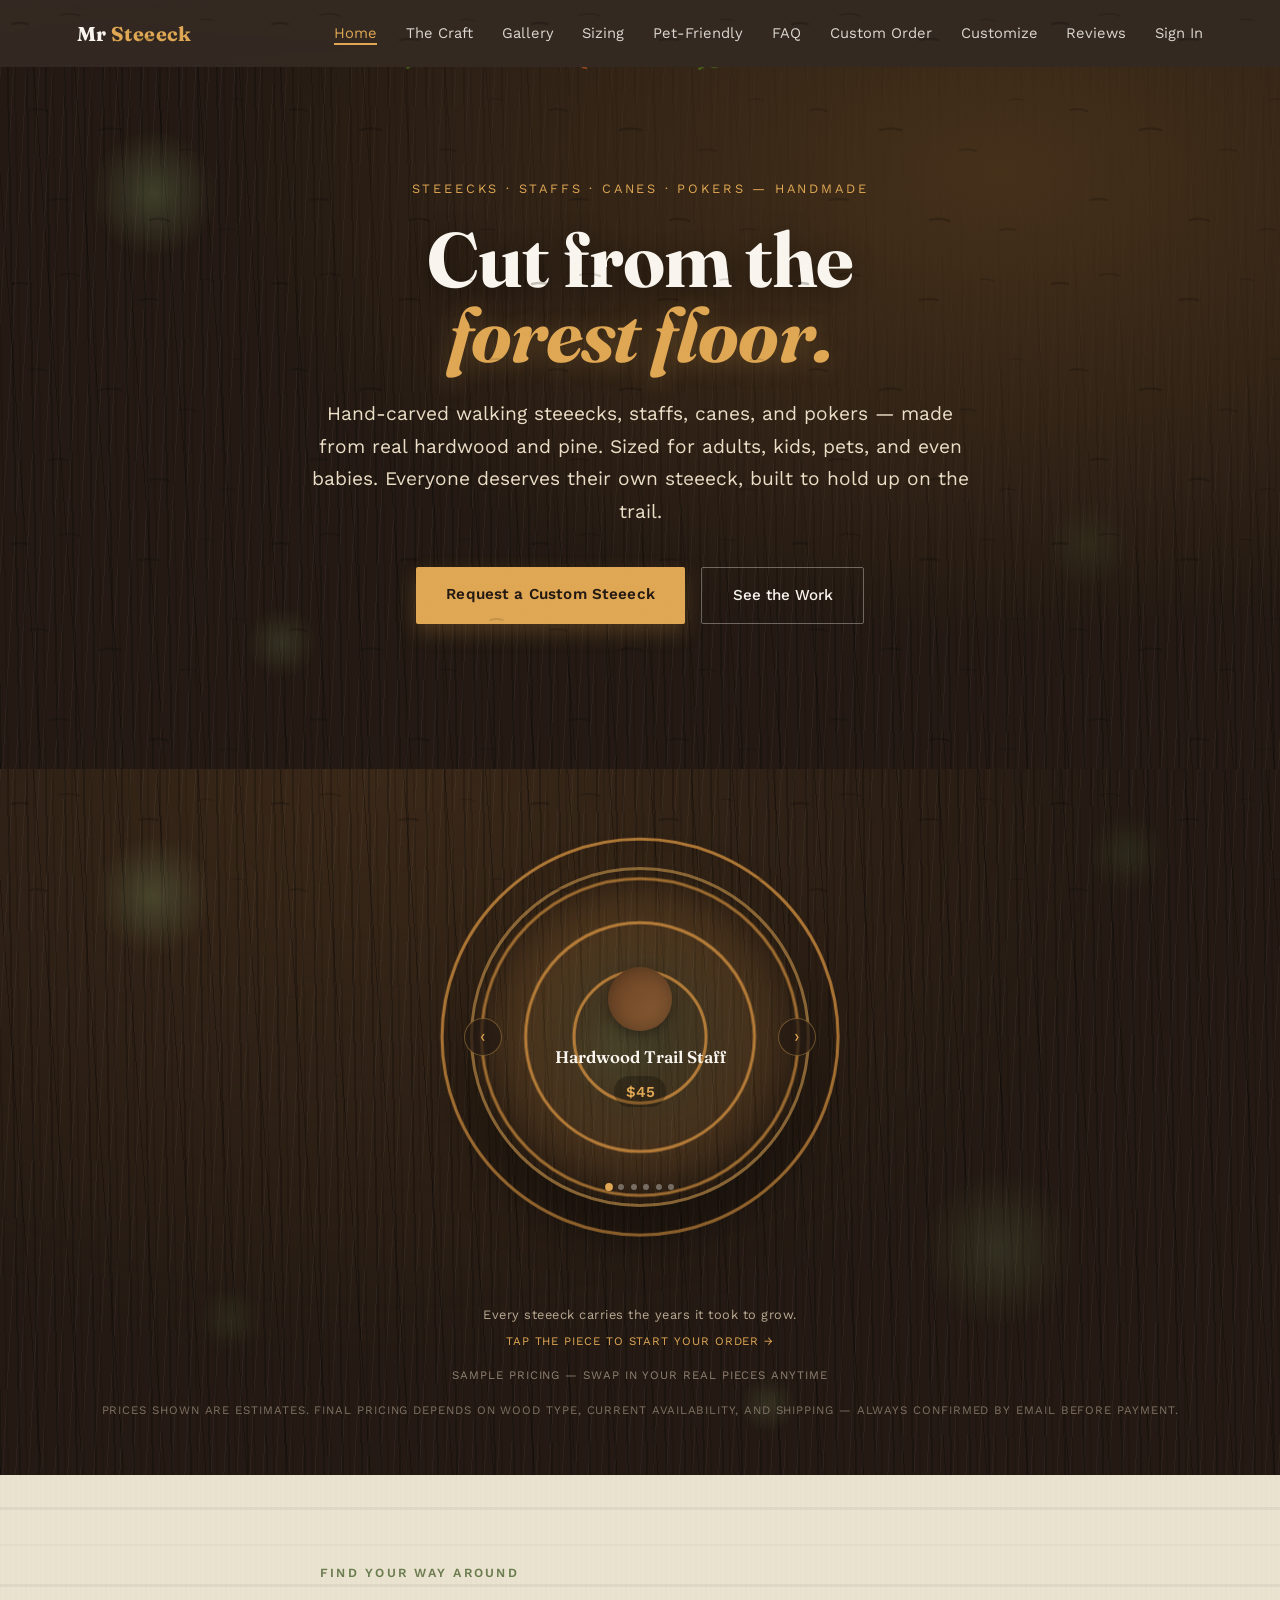
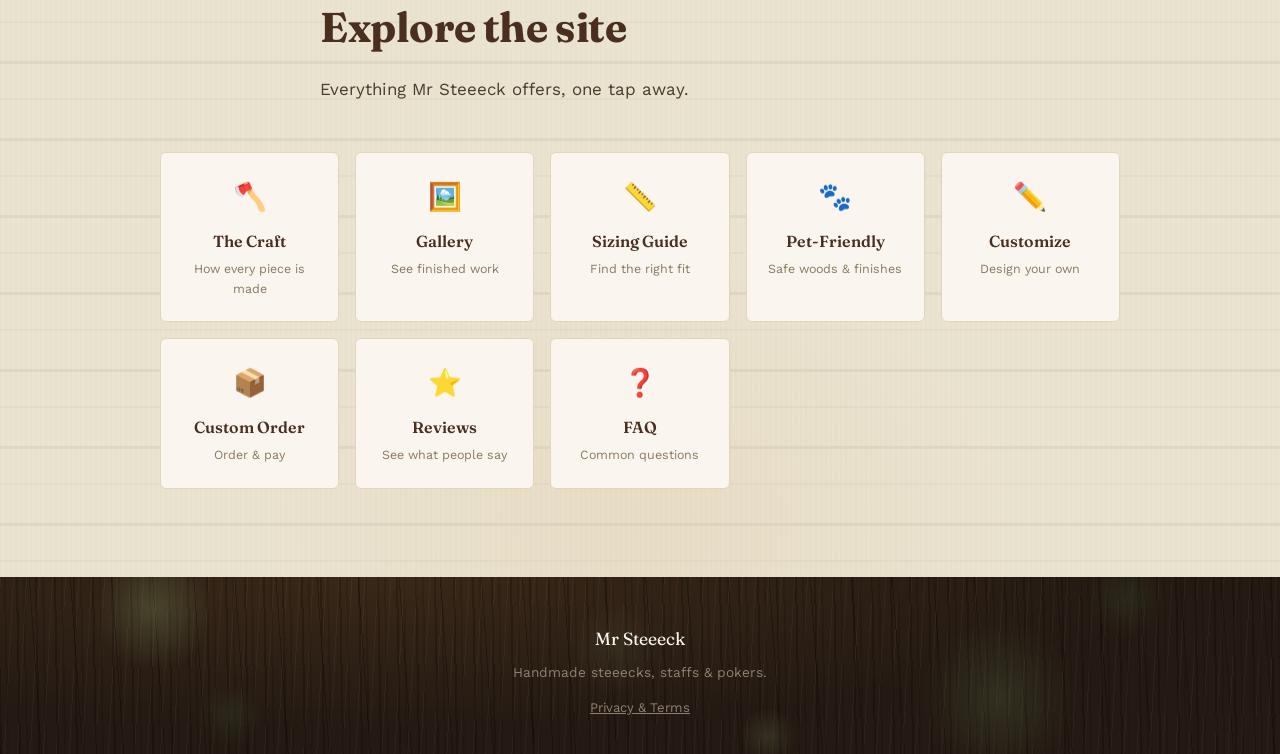
==== commit ade8ffe2: "Rename Pine to Softwood in order forms; give hero eyebrow a decorative entrance animation instead of" ====
--- a/public/index.html
+++ b/public/index.html
@@ -94,6 +94,7 @@
     </div>
   </div>
   <p class="rings-caption">Every steeeck carries the years it took to grow.</p>
+  <p class="rings-subcaption" style="padding-bottom:0.6rem; color:var(--honey-bright);">Tap the piece to start your order &rarr;</p>
   <p class="rings-subcaption" style="padding-bottom:0.6rem;">Sample pricing — swap in your real pieces anytime</p>
   <p class="rings-subcaption" style="padding-bottom:3.5rem; opacity:0.85;">Prices shown are estimates. Final pricing depends on wood type, current availability, and shipping — always confirmed by email before payment.</p>
 </div>
@@ -214,6 +215,22 @@
     if (carousel){
       const slides = Array.from(carousel.querySelectorAll('.shop-slide'));
       const dotsWrap = document.getElementById('shopDots');
+      const circle = carousel.querySelector('.shop-carousel-circle');
+
+      // The circle itself is a real link to the order page — genuinely clickable
+      if (circle){
+        circle.setAttribute('role', 'link');
+        circle.setAttribute('tabindex', '0');
+        circle.setAttribute('aria-label', 'Shop custom pieces');
+        let dragged = false;
+        circle.addEventListener('touchmove', () => { dragged = true; }, {passive:true});
+        circle.addEventListener('touchstart', () => { dragged = false; }, {passive:true});
+        circle.addEventListener('click', () => { if (!dragged) window.location.href = 'custom.html'; });
+        circle.addEventListener('keydown', (e) => {
+          if (e.key === 'Enter' || e.key === ' ') window.location.href = 'custom.html';
+        });
+      }
+
       slides.forEach((_, i) => {
         const dot = document.createElement('span');
         if (i === 0) dot.classList.add('active');
--- a/public/styles.css
+++ b/public/styles.css
@@ -297,6 +297,16 @@
     text-transform:uppercase;
     color:var(--honey-bright);
     margin-bottom:1.4rem;
+    cursor:default;
+    user-select:none;
+    animation:eyebrowReveal 1.4s ease-out both;
+  }
+  @keyframes eyebrowReveal{
+    0%{opacity:0; letter-spacing:0.5em; transform:translateY(-4px);}
+    100%{opacity:1; letter-spacing:0.22em; transform:translateY(0);}
+  }
+  @media (prefers-reduced-motion: reduce){
+    .hero .eyebrow{animation:none;}
   }
   .hero h1{
     font-size:clamp(2.6rem, 6vw, 5rem);
@@ -342,7 +352,6 @@
   .shop-carousel{
     position:relative;
     width:340px; height:340px;
-    cursor:pointer;
   }
   @media (max-width:880px){.shop-carousel{width:270px; height:270px;}}
   @media (max-width:400px){.shop-carousel{width:220px; height:220px;}}
@@ -353,7 +362,10 @@
     overflow:hidden;
     border:3px solid rgba(224,168,84,0.5);
     box-shadow:0 25px 50px rgba(0,0,0,0.5), inset 0 0 40px rgba(0,0,0,0.35);
-  }
+    cursor:pointer;
+    transition:transform 0.22s ease, box-shadow 0.22s ease;
+  }
+  .shop-carousel-circle:hover{transform:scale(1.04); box-shadow:0 30px 55px rgba(0,0,0,0.55), inset 0 0 40px rgba(0,0,0,0.35);}
   .shop-slide{
     position:absolute; inset:0;
     display:flex; flex-direction:column; align-items:center; justify-content:center;
@@ -390,14 +402,13 @@
   .shop-dots span.active{background:var(--honey-bright); transform:scale(1.3);}
 
   /* Hover-pop on clickable things, site-wide */
-  nav ul a, .wood-card, .gallery-card, .process-step, .btn-primary, .btn-secondary, .shop-carousel{
+  nav ul a, .wood-card, .gallery-card, .process-step, .btn-primary, .btn-secondary{
     transition:transform 0.22s ease, box-shadow 0.22s ease, background 0.22s ease, border-color 0.22s ease, opacity 0.22s ease;
   }
   nav ul a:hover{transform:translateY(-1px) scale(1.06);}
   .wood-card:hover{transform:translateY(-3px) scale(1.015); box-shadow:0 16px 32px rgba(74,46,30,0.18);}
   .process-step{border-radius:6px; padding:0.4rem;}
   .process-step:hover{transform:translateY(-4px) scale(1.03);}
-  .shop-carousel:hover{transform:scale(1.04);}
   .btn-primary{
     background:var(--honey-bright);
     color:var(--bark);
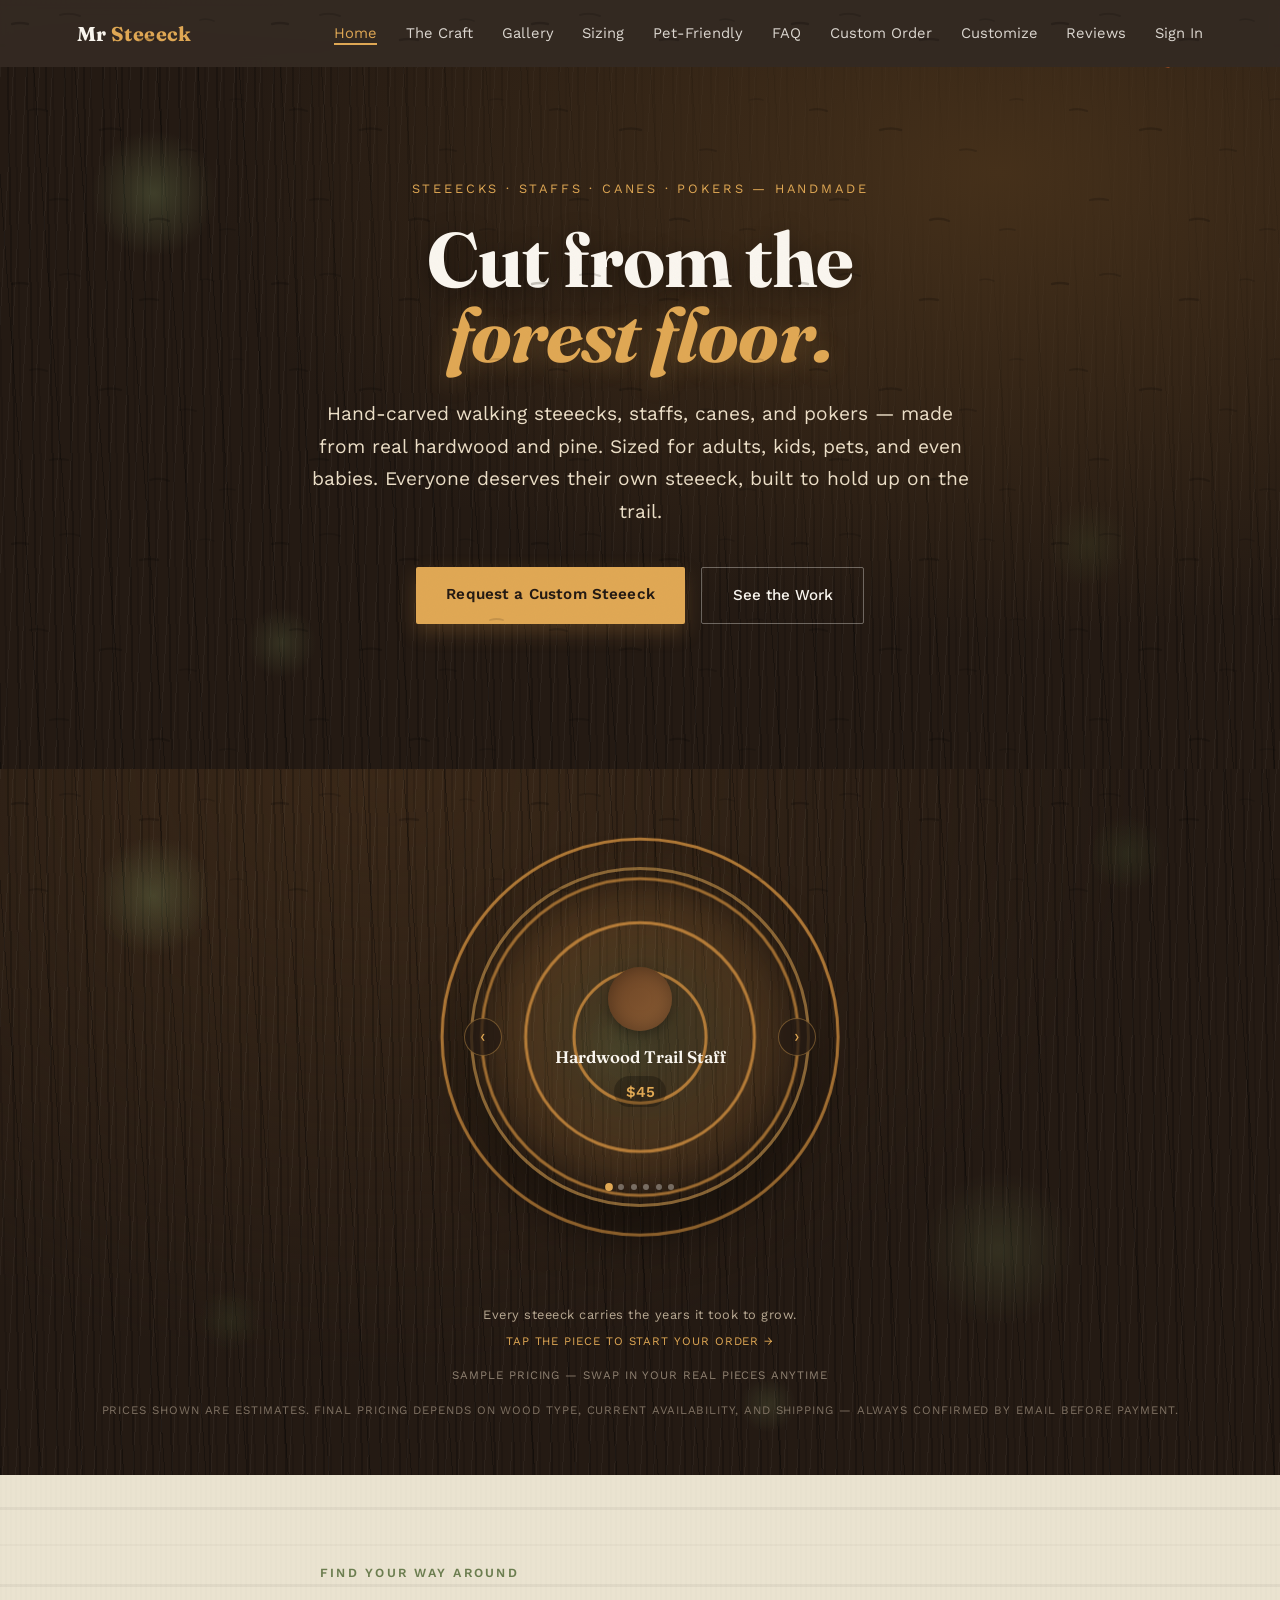
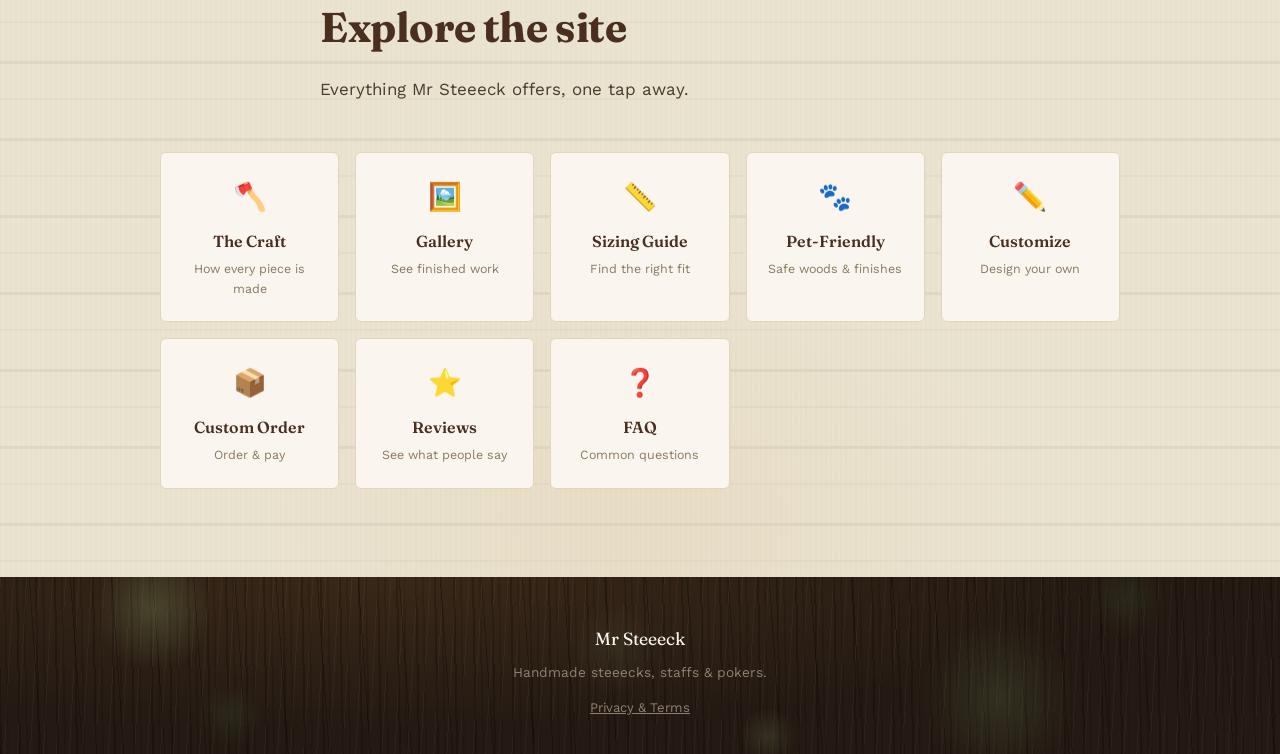
==== commit de2a2fc4: "Full site audit: consolidate 27 redundant Supabase client instances down to 1 shared module, fix lef" ====
--- a/public/index.html
+++ b/public/index.html
@@ -6,6 +6,7 @@
 <title>Mr Steeeck — Handmade Sticks, Staffs & Pokers</title>
 <meta name="description" content="Handcrafted walking sticks, staffs, and pokers for adults, kids, pets, and babies. Custom orders welcome.">
 <meta name="theme-color" content="#241a13">
+<link rel="icon" type="image/svg+xml" href="favicon.svg">
 <link rel="stylesheet" href="styles.css">
 </head>
 <body>
@@ -155,12 +156,11 @@
   <p style="margin-top:0.8rem;"><a href="privacy.html" style="color:#8f8171; font-size:0.82rem; text-decoration:underline;">Privacy &amp; Terms</a></p>
 </footer>
 <script type="module">
-  import { createClient } from 'https://esm.sh/@supabase/supabase-js@2';
-  const ADMIN_EMAILS = ['mainesteeecksupport@gmail.com', 'thegoodguy421@gmail.com'];
-  const supabase = createClient(
-    'https://tckzvajdoyxpycbzonsf.supabase.co',
-    'sb_publishable_ArwWZFwAMOu5mmkwIIQebg_d4xwIUR6'
-  );
+  import { supabase, ADMIN_EMAILS } from './supabase-client.js';
+
+  // Log this visit (fire and forget)
+  supabase.from('site_visits').insert({ page: 'home' }).then(() => {});
+
   supabase.auth.getSession().then(({ data: { session } }) => {
     const adminSlot = document.getElementById('navAdminSlot');
     const authSlot = document.getElementById('navAuthSlot');
@@ -178,14 +178,6 @@
       if (authSlot) authSlot.innerHTML = '<a href="profile.html">My Profile</a>';
     }
   });
-</script>
-<script type="module">
-  import { createClient } from 'https://esm.sh/@supabase/supabase-js@2';
-  const supabase2 = createClient(
-    'https://tckzvajdoyxpycbzonsf.supabase.co',
-    'sb_publishable_ArwWZFwAMOu5mmkwIIQebg_d4xwIUR6'
-  );
-  supabase2.from('site_visits').insert({ page: 'home' }).then(() => {});
 </script>
 <script>
   window.addEventListener('DOMContentLoaded', () => {
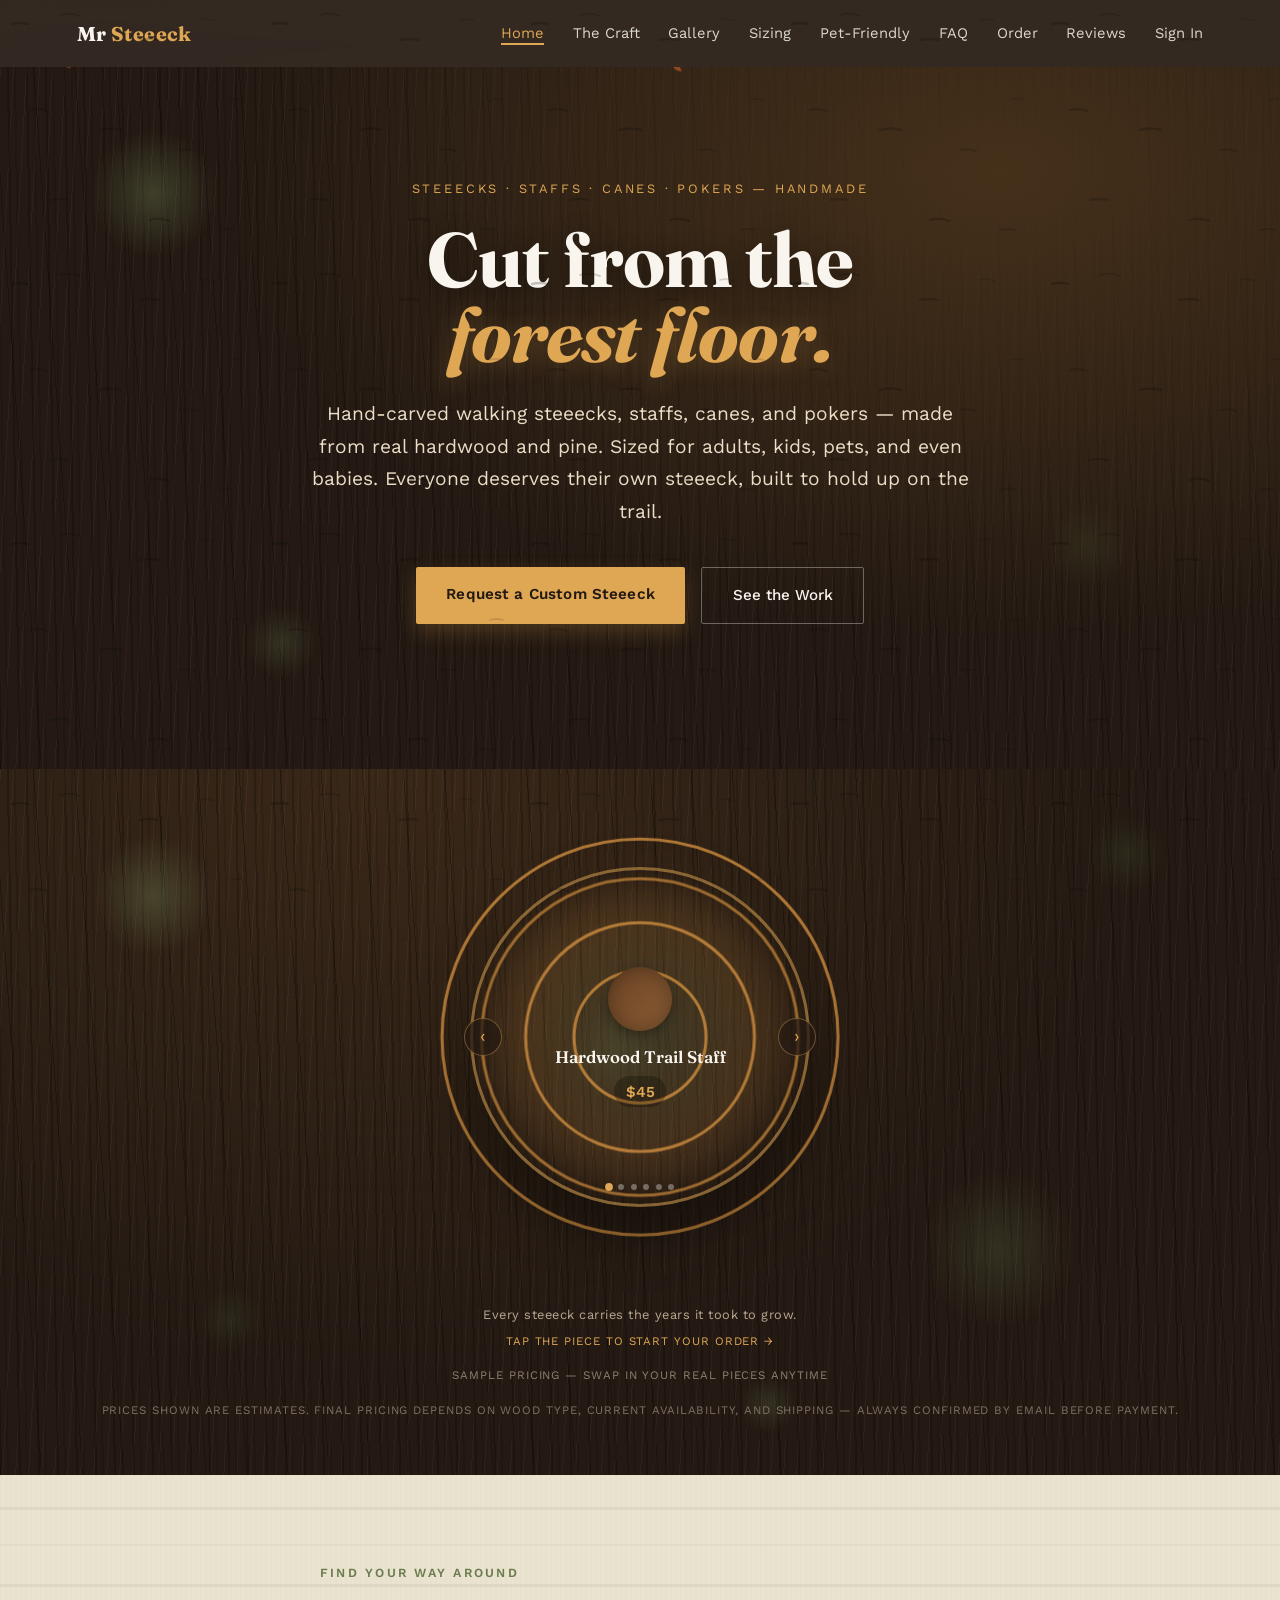
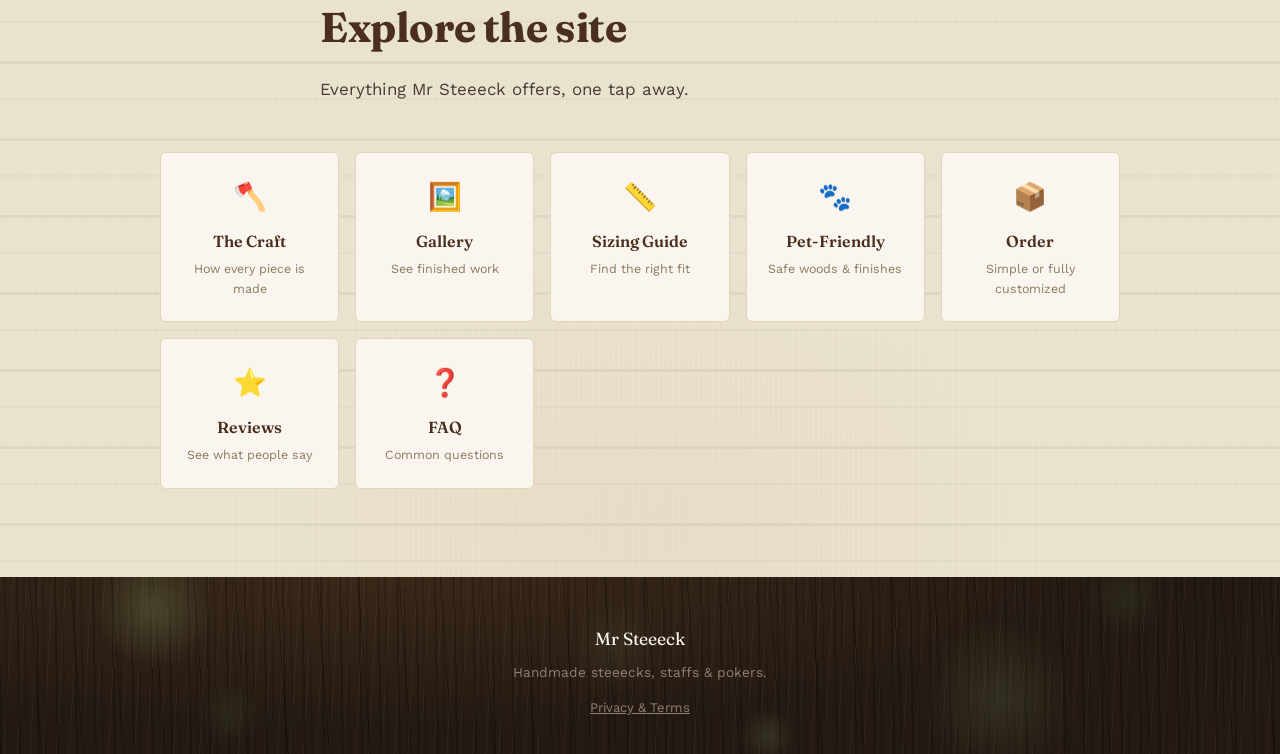
==== commit 29b8a396: "Merge Custom Order and Customize into one 'Order' page with an expandable detail section; consolidat" ====
--- a/public/index.html
+++ b/public/index.html
@@ -20,8 +20,7 @@
     <li><a href="sizing.html">Sizing</a></li>
     <li><a href="pets.html">Pet-Friendly</a></li>
     <li><a href="faq.html">FAQ</a></li>
-    <li><a href="custom.html">Custom Order</a></li>
-    <li><a href="customize.html">Customize</a></li>
+    <li><a href="custom.html">Order</a></li>
     <li><a href="reviews.html">Reviews</a></li>
     <li id="navAuthSlot"><a href="auth.html">Sign In</a></li>
     <li id="navAdminSlot" style="display:none;"><a href="admin.html" style="color:var(--honey-bright); font-weight:600;">Admin</a></li>
@@ -127,15 +126,10 @@
       <div class="label">Pet-Friendly</div>
       <div class="sub">Safe woods &amp; finishes</div>
     </a>
-    <a href="customize.html" class="explore-card">
-      <div class="icon">✏️</div>
-      <div class="label">Customize</div>
-      <div class="sub">Design your own</div>
-    </a>
     <a href="custom.html" class="explore-card">
       <div class="icon">📦</div>
-      <div class="label">Custom Order</div>
-      <div class="sub">Order &amp; pay</div>
+      <div class="label">Order</div>
+      <div class="sub">Simple or fully customized</div>
     </a>
     <a href="reviews.html" class="explore-card">
       <div class="icon">⭐</div>
--- a/public/styles.css
+++ b/public/styles.css
@@ -689,6 +689,21 @@
     margin:1.8rem 0 1rem; padding-top:1.2rem; border-top:1px solid rgba(250,246,239,0.12);
   }
   .builder-step:first-of-type{margin-top:0; padding-top:0; border-top:none;}
+  .details-toggle{
+    width:100%; text-align:left;
+    background:rgba(224,168,84,0.1); border:1px solid rgba(224,168,84,0.3);
+    color:var(--honey-bright); font-size:0.9rem; font-weight:600;
+    padding:0.75rem 1rem; border-radius:4px; cursor:pointer;
+    margin-bottom:1.2rem; transition:background 0.2s ease;
+  }
+  .details-toggle:hover{background:rgba(224,168,84,0.18);}
+  .details-panel{
+    display:none;
+    padding:1.2rem; margin-bottom:1.2rem;
+    background:rgba(0,0,0,0.15); border-radius:6px;
+    border:1px solid rgba(250,246,239,0.1);
+  }
+  .details-panel.open{display:block;}
 
   /* ===== REVIEWS PAGE ===== */
   .reviews-summary{background:var(--bark); text-align:center; padding:3rem 6vw 1rem;}
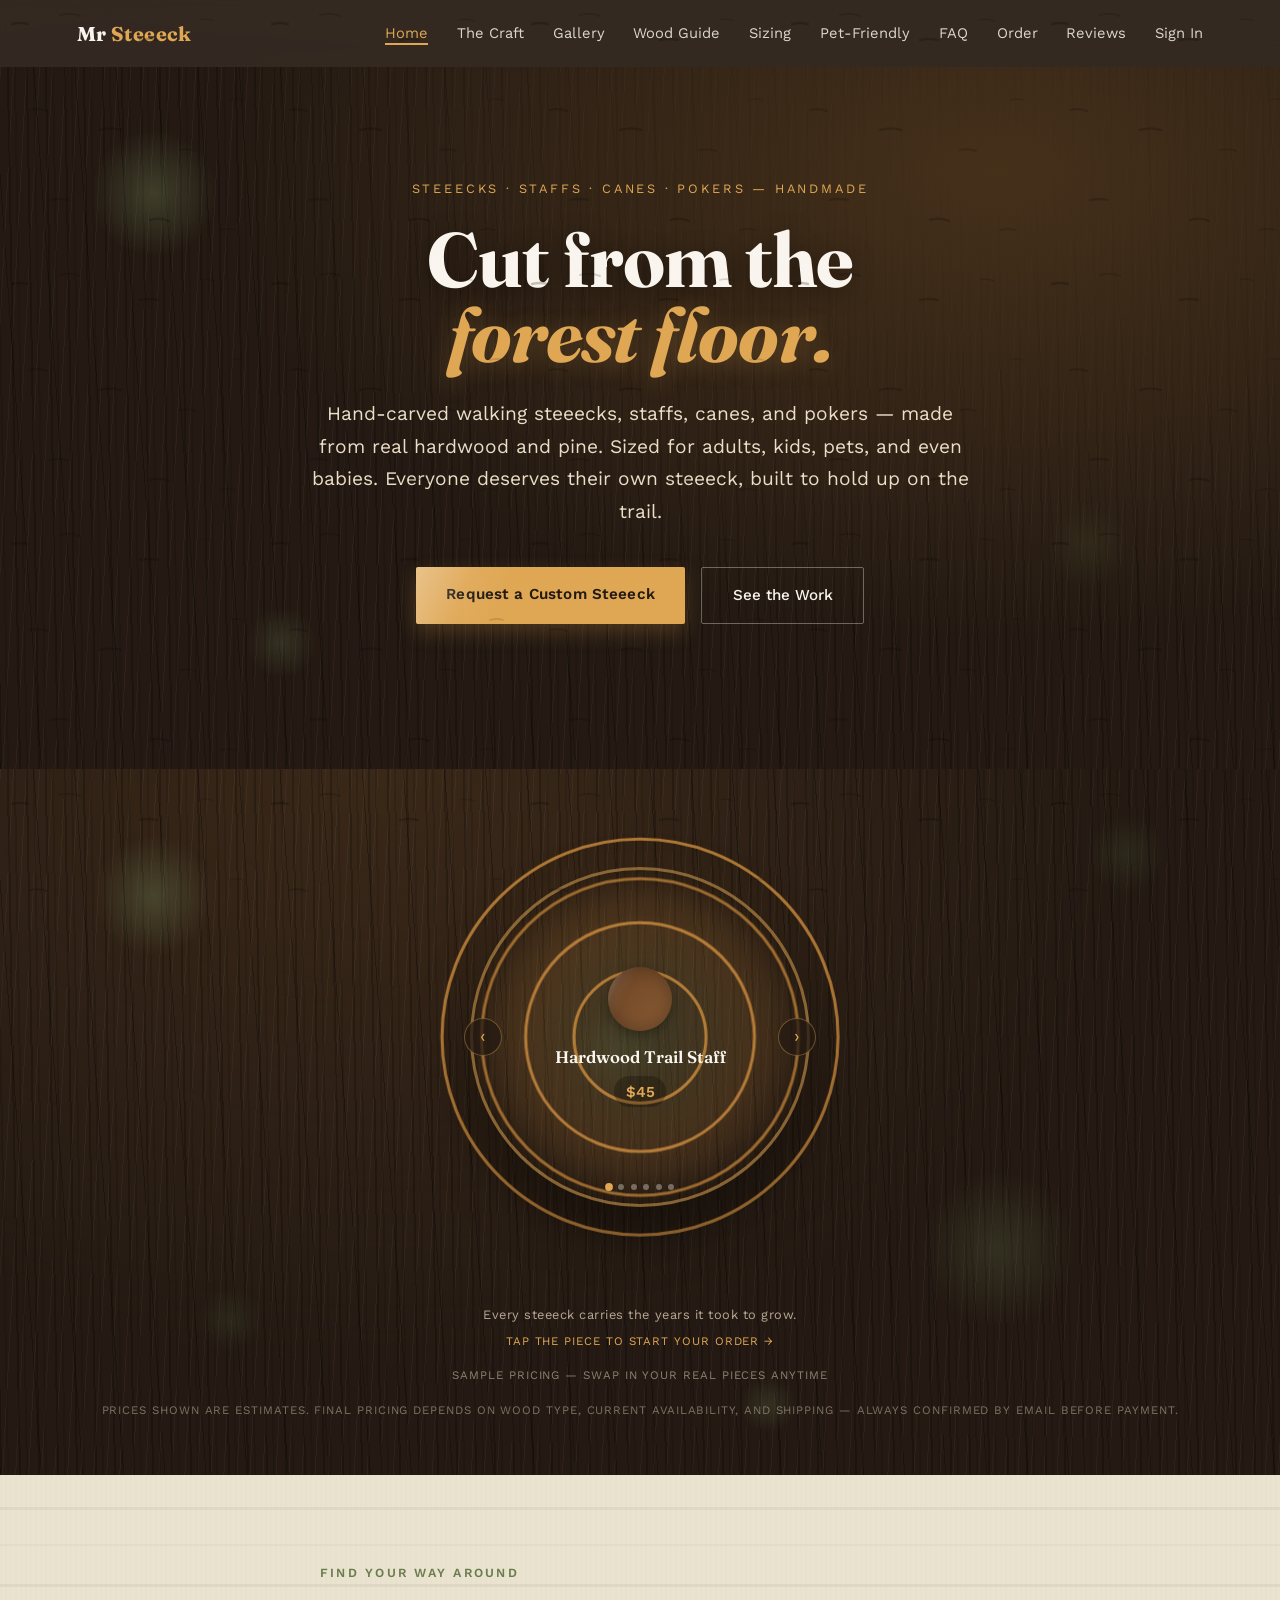
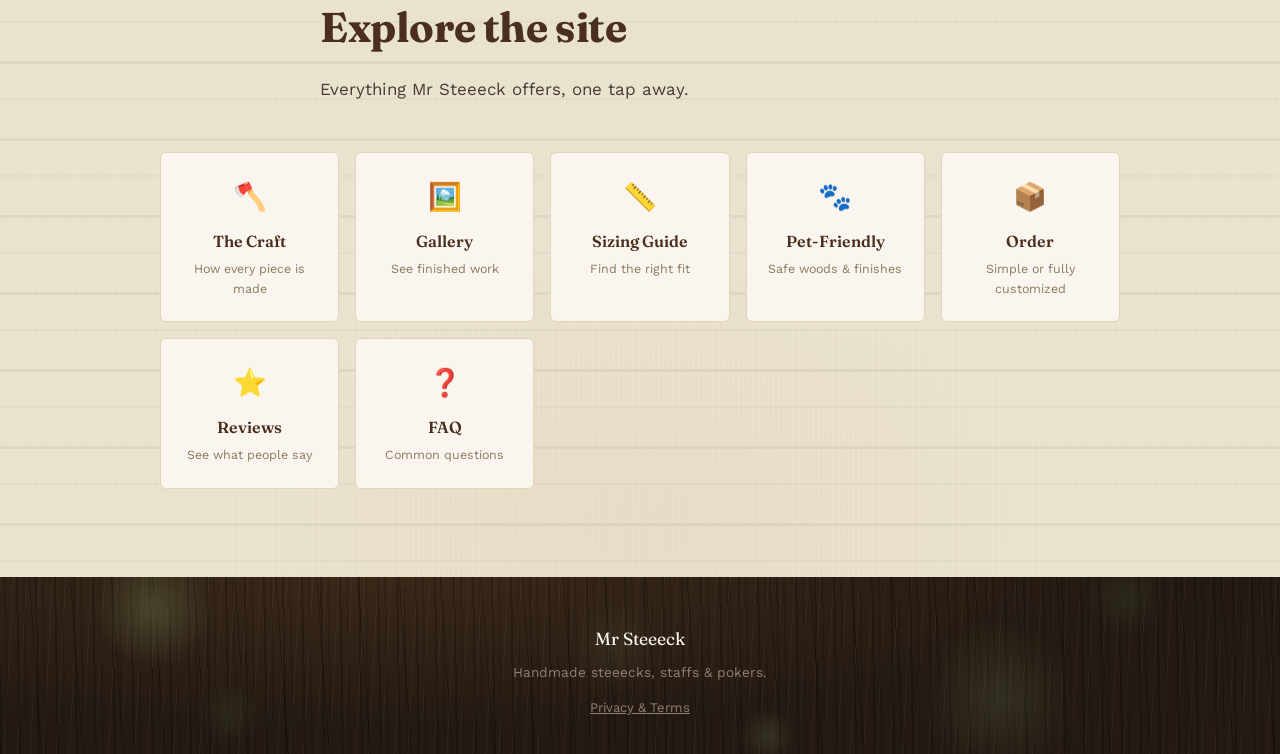
==== commit ec63323b: "Add Wood Guide reference page (bark + grain photos for ID, admin-editable) and 'Send Us Your Stick' " ====
--- a/public/index.html
+++ b/public/index.html
@@ -17,6 +17,7 @@
     <li><a href="index.html" class="active">Home</a></li>
     <li><a href="craft.html">The Craft</a></li>
     <li><a href="gallery.html">Gallery</a></li>
+    <li><a href="woods.html">Wood Guide</a></li>
     <li><a href="sizing.html">Sizing</a></li>
     <li><a href="pets.html">Pet-Friendly</a></li>
     <li><a href="faq.html">FAQ</a></li>
--- a/public/styles.css
+++ b/public/styles.css
@@ -1,4 +1,8 @@
 @import url('https://fonts.googleapis.com/css2?family=Fraunces:opsz,wght@9..144,400;9..144,600;9..144,700&family=Work+Sans:wght@400;500;600&display=swap');
+
+/* Safety net: the HTML "hidden" attribute must always hide an element,
+   no matter what display value another rule sets on that same element. */
+[hidden]{display:none !important;}
 
   :root{
     --bark:#241a13;
@@ -525,6 +529,158 @@
   .gallery-card{transition:transform 0.2s ease, box-shadow 0.2s ease;}
   .gallery-card:hover{transform:translateY(-4px); box-shadow:0 14px 28px rgba(74,46,30,0.15);}
 
+  .gallery-card.has-photo{
+    background:var(--bone); border:1px solid #e3d5ba;
+    padding:0; overflow:hidden; justify-content:flex-start;
+  }
+  .gallery-card.has-photo img{
+    width:100%; height:70%; object-fit:cover; display:block;
+  }
+  .gallery-card.has-photo .info{
+    padding:0.8rem 1rem; width:100%; text-align:left;
+  }
+  .gallery-card.has-photo .label{color:var(--walnut); font-size:0.95rem;}
+  .gallery-card.has-photo .sub{color:#7d6c50; margin-top:0.2rem;}
+  .gallery-card.has-photo .status{
+    margin-top:0.5rem; font-size:0.75rem; font-weight:600;
+    color:var(--moss); text-transform:uppercase; letter-spacing:0.03em;
+  }
+  .gallery-card.has-photo .status.sold{color:#a44;}
+  .gallery-card.has-photo .status.priced{color:var(--honey);}
+
+  .gallery-filters{
+    display:flex; flex-wrap:wrap; gap:0.6rem; justify-content:center;
+    margin-bottom:1.8rem;
+  }
+  .filter-btn{
+    background:transparent; border:1.5px solid var(--walnut); color:var(--walnut);
+    padding:0.45rem 1.1rem; border-radius:999px; font-size:0.85rem; font-weight:600;
+    cursor:pointer; transition:all 0.18s ease; font-family:inherit;
+  }
+  .filter-btn:hover{background:rgba(74,46,30,0.08);}
+  .filter-btn.active{background:var(--walnut); color:var(--bone); border-color:var(--walnut);}
+  .gallery-card[hidden]{display:none;}
+  .gallery-card.has-photo{cursor:pointer;}
+
+  /* ===== GALLERY MODAL ===== */
+  .modal-overlay{
+    position:fixed; inset:0; z-index:200;
+    background:rgba(20,14,9,0.82);
+    display:flex; align-items:center; justify-content:center;
+    padding:1.2rem; overflow-y:auto;
+  }
+  .modal-overlay[hidden]{display:none;}
+  .modal-box{
+    background:var(--bone); border-radius:11px; width:100%;
+    padding:1.6rem; position:relative; max-height:90vh; overflow-y:auto;
+    animation:modalPop 0.22s ease;
+  }
+  @keyframes modalPop{
+    from{opacity:0; transform:scale(0.94);}
+    to{opacity:1; transform:scale(1);}
+  }
+  .modal-close{
+    position:absolute; top:0.7rem; right:0.9rem; background:none; border:none;
+    font-size:1.8rem; line-height:1; color:var(--walnut); cursor:pointer;
+    z-index:2;
+  }
+
+  /* Neon/rainbow animated border around the WHOLE popup window — signals "you tapped this" */
+  .modal-frame{
+    padding:2.5px; border-radius:13px; width:100%; max-width:520px;
+    background:linear-gradient(270deg, #ff2d6f, #ff9a3c, #f4e04d, #34e089, #29b6f6, #8c6bff, #ff2d6f);
+    background-size:400% 400%;
+    animation:rainbowMove 4s linear infinite;
+    box-shadow:0 0 20px rgba(255,255,255,0.22);
+  }
+  @keyframes rainbowMove{
+    0%{background-position:0% 50%;}
+    50%{background-position:100% 50%;}
+    100%{background-position:0% 50%;}
+  }
+  .modal-photo{
+    border-radius:8px; overflow:hidden; margin-bottom:1.1rem;
+  }
+  .modal-photo img{
+    display:block; width:100%; max-height:52vh; object-fit:cover;
+  }
+
+  .modal-info h3{font-family:'Fraunces', serif; color:var(--walnut); font-size:1.3rem; margin-bottom:0.2rem;}
+  .modal-category{color:#8f7c5c; font-size:0.85rem; font-weight:600; text-transform:uppercase; letter-spacing:0.03em; margin-bottom:0.7rem;}
+  .modal-desc{color:#4a3f30; line-height:1.5; margin-bottom:0.8rem;}
+  .modal-status{
+    display:inline-block; font-weight:700; font-size:0.85rem;
+    color:var(--moss); text-transform:uppercase; letter-spacing:0.03em;
+  }
+  .modal-status.sold{color:#a44;}
+  .modal-status.priced{color:var(--honey);}
+
+  .modal-admin{
+    margin-top:1.4rem; padding-top:1.1rem; border-top:1px dashed #cbb894;
+    display:flex; flex-direction:column; gap:0.8rem;
+  }
+  .modal-admin[hidden]{display:none;}
+  .admin-divider{font-size:0.75rem; font-weight:700; text-transform:uppercase; letter-spacing:0.04em; color:#9a8564;}
+  .modal-admin label{display:flex; flex-direction:column; gap:0.3rem; font-size:0.85rem; font-weight:600; color:var(--walnut);}
+  .modal-admin input, .modal-admin textarea, .modal-admin select{
+    font-family:inherit; font-size:0.95rem; padding:0.55rem 0.7rem;
+    border:1.5px solid #d3c2a0; border-radius:6px; background:#fff;
+    color:#241a13; resize:vertical;
+  }
+  .modal-admin .btn-primary{align-self:flex-start;}
+
+  /* ===== GLOSSY "POLYURETHANE" SHINE ===== */
+  /* A soft permanent highlight plus a light sweep on hover/tap — like a clear coat finish */
+  .gallery-card, .wood-card, .btn-primary, .process-step, .custom-box, .faq-item, .shop-slide .swatch{
+    position:relative; overflow:hidden;
+  }
+  .gallery-card::before, .wood-card::before, .btn-primary::before, .process-step::before,
+  .custom-box::before, .faq-item::before, .shop-slide .swatch::before{
+    content:''; position:absolute; inset:0;
+    background:linear-gradient(115deg, rgba(255,255,255,0.32) 0%, rgba(255,255,255,0.06) 20%, transparent 34%);
+    pointer-events:none; z-index:2;
+  }
+  .gallery-card::after, .wood-card::after, .btn-primary::after, .process-step::after,
+  .custom-box::after, .faq-item::after, .shop-slide .swatch::after{
+    content:''; position:absolute; top:0; left:-75%; width:45%; height:100%;
+    background:linear-gradient(120deg, transparent 0%, rgba(255,255,255,0.55) 45%, rgba(255,255,255,0.1) 60%, transparent 100%);
+    transform:skewX(-20deg); pointer-events:none; z-index:3;
+    transition:left 0.75s ease;
+  }
+  .gallery-card:hover::after, .wood-card:hover::after, .btn-primary:hover::after, .process-step:hover::after,
+  .custom-box:hover::after, .faq-item:hover::after, .shop-slide .swatch:hover::after{
+    left:130%;
+  }
+
+  /* ===== ADD-ITEM ADMIN BUTTON + FORM ===== */
+  .gallery-admin-bar{
+    display:flex; justify-content:center; margin-bottom:1.4rem;
+  }
+
+  /* ===== WOOD GUIDE MODAL ===== */
+  .wood-photo-pair{
+    display:grid; grid-template-columns:1fr 1fr; gap:0.7rem;
+    margin-bottom:1.1rem;
+  }
+  .wood-photo-col{ text-align:center; }
+  .wood-photo-label{
+    font-size:0.7rem; font-weight:700; text-transform:uppercase; letter-spacing:0.05em;
+    color:#8f7c5c; margin-bottom:0.3rem;
+  }
+  .wood-modal-img{
+    width:100%; aspect-ratio:1/1; object-fit:cover; border-radius:8px;
+    display:block;
+  }
+  .add-item-form{
+    display:flex; flex-direction:column; gap:0.8rem;
+  }
+  .add-item-form label{display:flex; flex-direction:column; gap:0.3rem; font-size:0.85rem; font-weight:600; color:var(--walnut);}
+  .add-item-form input, .add-item-form textarea, .add-item-form select{
+    font-family:inherit; font-size:0.95rem; padding:0.55rem 0.7rem;
+    border:1.5px solid #d3c2a0; border-radius:6px; background:#fff;
+    color:#241a13; resize:vertical;
+  }
+
   /* ===== PROCESS STRIP ===== */
   .process{
     background:
@@ -684,6 +840,30 @@
     margin-bottom:1.6rem;
   }
   .veteran-banner strong{color:var(--honey-bright);}
+
+  .order-type-toggle{
+    display:flex; gap:0.8rem; margin-bottom:1.4rem; flex-wrap:wrap;
+  }
+  .order-type-option{
+    flex:1; min-width:200px; display:flex; align-items:center; gap:0.6rem;
+    background:rgba(250,246,239,0.06); border:1.5px solid rgba(250,246,239,0.18);
+    border-radius:8px; padding:0.9rem 1rem; cursor:pointer; transition:all 0.2s ease;
+  }
+  .order-type-option:has(input:checked){
+    background:rgba(201,138,62,0.15); border-color:var(--honey);
+  }
+  .order-type-option input{ width:18px; height:18px; flex-shrink:0; accent-color:var(--honey); }
+  .order-type-option span{ color:#e0d3bd; font-weight:600; font-size:0.95rem; }
+  .order-type-option small{ display:block; font-weight:400; color:#a0937a; font-size:0.8rem; margin-top:0.15rem; }
+
+  .byo-info-box{
+    background:rgba(107,125,79,0.14); border:1px solid rgba(107,125,79,0.3);
+    border-radius:6px; padding:1rem 1.2rem; margin-bottom:1.6rem; color:#e0d3bd; font-size:0.92rem;
+  }
+  .byo-info-box p{ margin-bottom:0.6rem; }
+  .byo-info-box p:last-child{ margin-bottom:0; }
+  #byoMailAddress{ color:var(--honey-bright); font-weight:600; }
+
   .builder-step{
     font-family:'Fraunces', serif; font-size:1.15rem; color:var(--honey-bright);
     margin:1.8rem 0 1rem; padding-top:1.2rem; border-top:1px solid rgba(250,246,239,0.12);
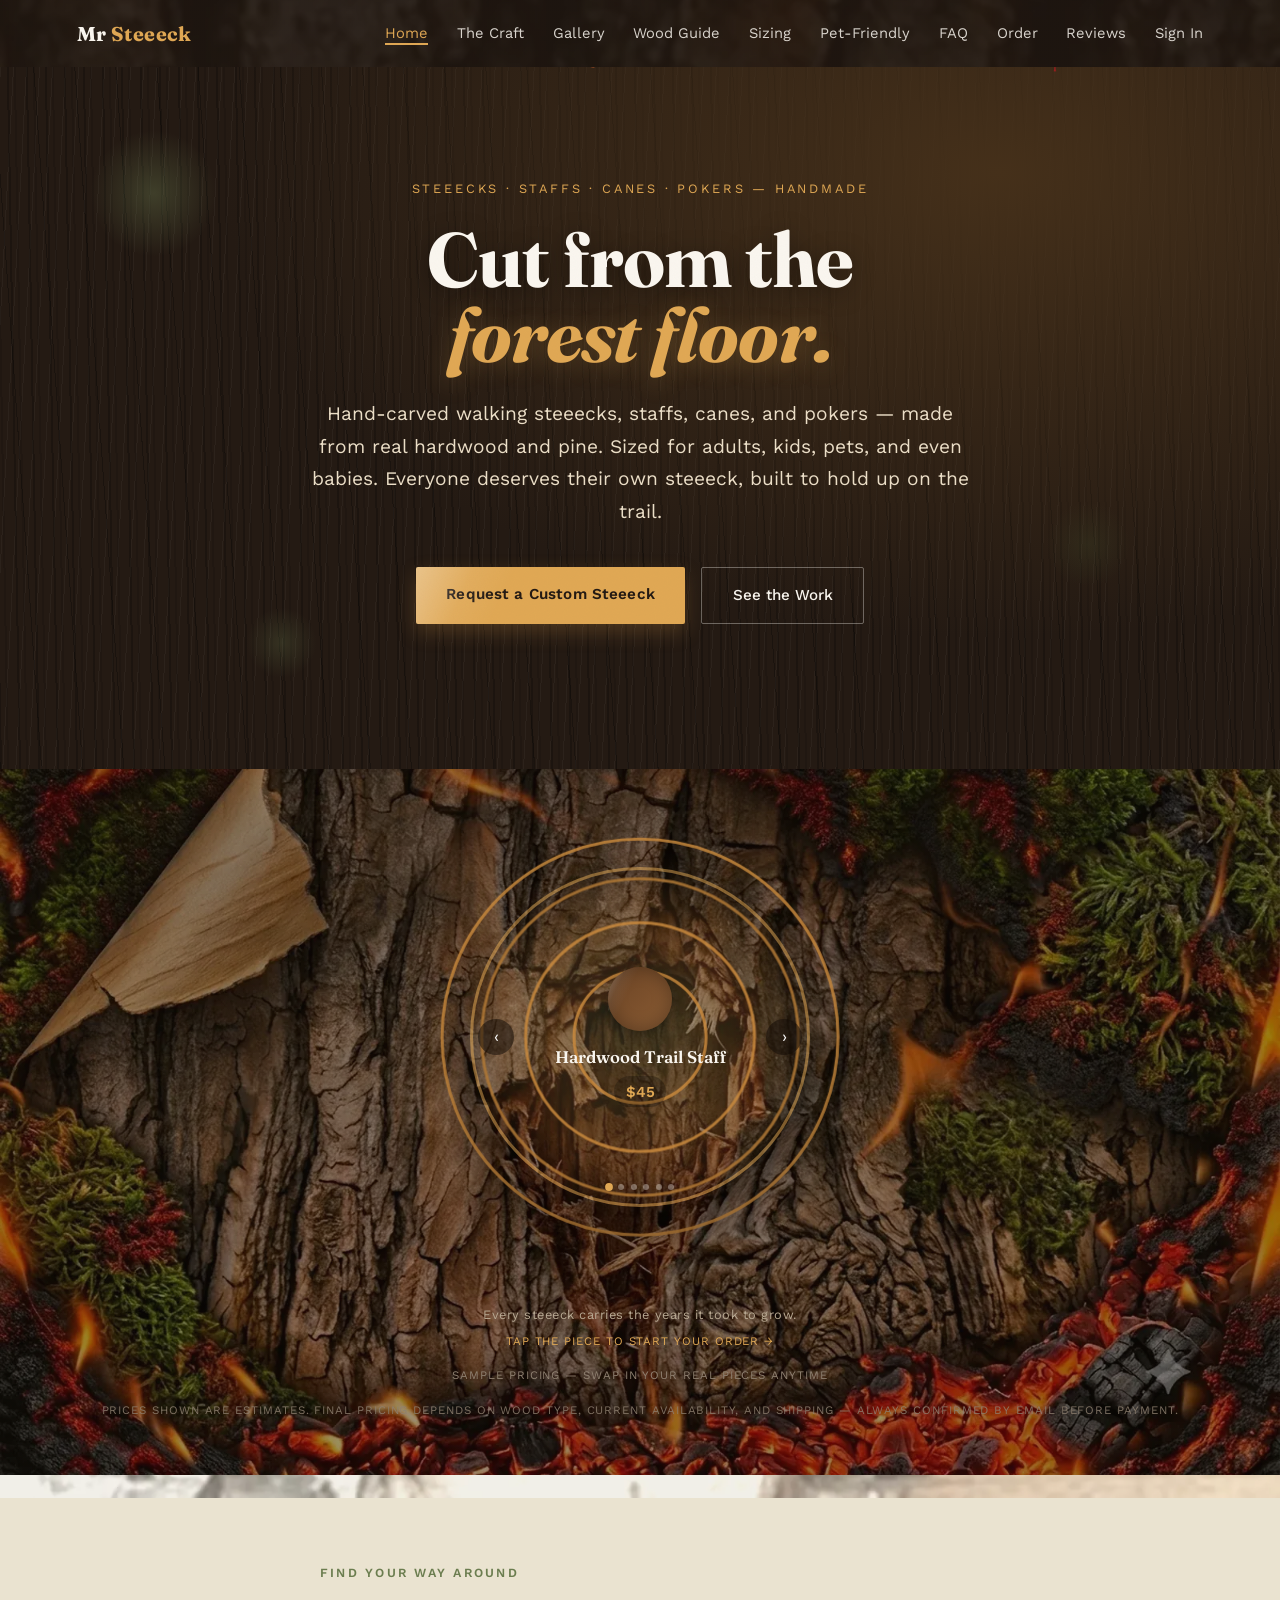
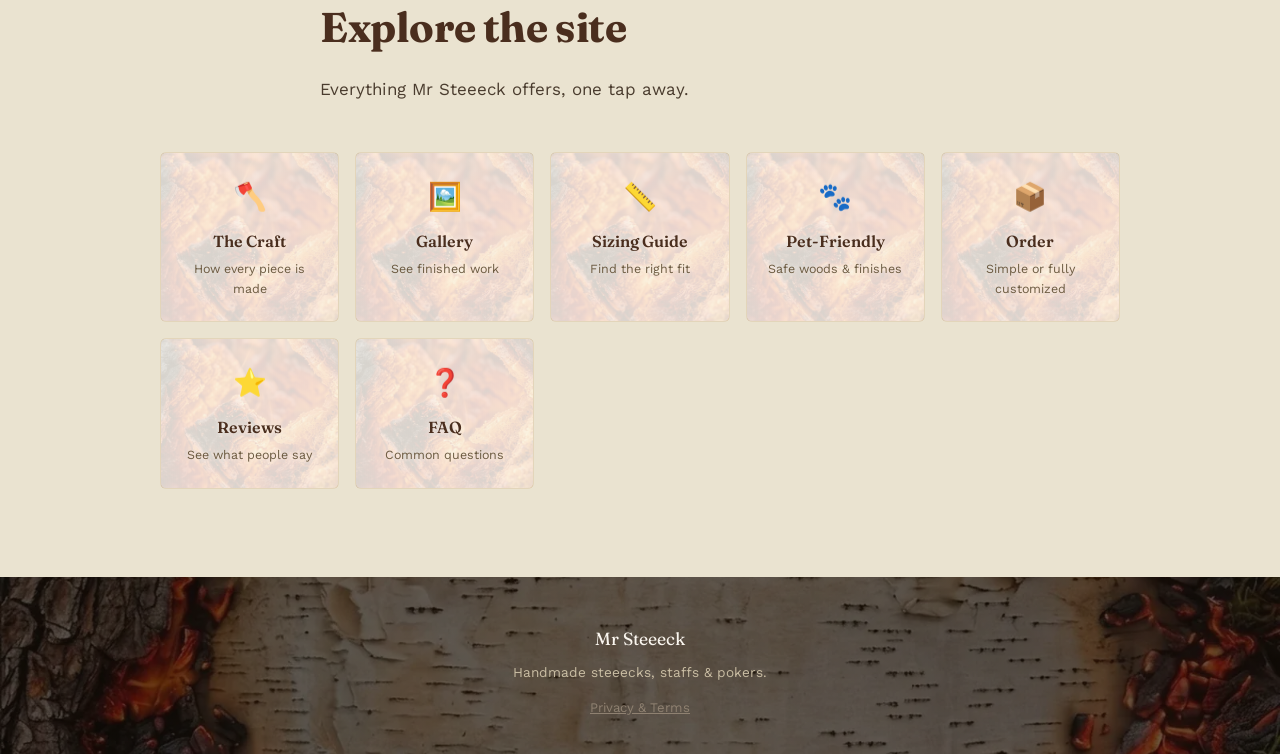
==== commit 33881f00: "Site-wide clean sweep: removed dead CSS from the old wood-guide layout. Added auto-cycling carousels" ====
--- a/public/index.html
+++ b/public/index.html
@@ -237,7 +237,7 @@
       }
       function next(){ goTo(current + 1); }
       function prev(){ goTo(current - 1); }
-      function startAuto(){ timer = setInterval(next, 3200); }
+      function startAuto(){ timer = setInterval(next, 3000); }
       function stopAuto(){ clearInterval(timer); }
 
       startAuto();
--- a/public/styles.css
+++ b/public/styles.css
@@ -23,26 +23,12 @@
 
   /* Real bark texture: vertical ridges + cracks + scattered moss patches */
   .bark-bg{
-    background:
-      radial-gradient(circle 85px at 12% 18%, rgba(120,140,90,0.32), transparent 70%),
-      radial-gradient(circle 55px at 88% 12%, rgba(63,75,44,0.3), transparent 70%),
-      radial-gradient(circle 110px at 78% 68%, rgba(107,125,79,0.22), transparent 70%),
-      radial-gradient(circle 45px at 18% 78%, rgba(63,75,44,0.28), transparent 70%),
-      radial-gradient(circle 65px at 48% 40%, rgba(107,125,79,0.14), transparent 70%),
-      radial-gradient(circle 40px at 60% 90%, rgba(120,140,90,0.2), transparent 70%),
-      repeating-linear-gradient(89deg,
-        rgba(0,0,0,0.22) 0px, rgba(0,0,0,0.22) 2px,
-        transparent 2px, transparent 7px,
-        rgba(0,0,0,0.12) 7px, rgba(0,0,0,0.12) 9px,
-        transparent 9px, transparent 19px),
-      repeating-linear-gradient(93deg,
-        rgba(255,255,255,0.035) 0px, rgba(255,255,255,0.035) 1px,
-        transparent 1px, transparent 13px),
-      repeating-linear-gradient(86deg,
-        rgba(0,0,0,0.28) 0px, rgba(0,0,0,0.28) 1px,
-        transparent 1px, transparent 41px),
-      radial-gradient(ellipse at 30% 0%, #3a2818 0%, transparent 60%),
-      var(--bark);
+    background-image:
+      linear-gradient(rgba(18,12,8,0.42), rgba(18,12,8,0.42)),
+      url('images/bg-oak-fire.webp');
+    background-size:cover;
+    background-position:center top;
+    background-color:var(--bark);
   }
   .wood-card, .gallery-card, .process-step{transform-style:preserve-3d;}
   .reveal{opacity:0; transform:translateY(28px); transition:opacity 0.7s ease, transform 0.7s ease;}
@@ -55,19 +41,14 @@
   html{scroll-behavior:smooth;}
   body{
     font-family:'Work Sans', sans-serif;
-    background:
-      radial-gradient(ellipse 600px 400px at 8% 8%, rgba(107,125,79,0.14), transparent 60%),
-      radial-gradient(ellipse 500px 350px at 95% 30%, rgba(63,75,44,0.12), transparent 55%),
-      radial-gradient(ellipse 700px 500px at 50% 90%, rgba(201,138,62,0.10), transparent 60%),
-      repeating-linear-gradient(0deg,
-        transparent 0px, transparent 38px,
-        rgba(58,51,42,0.05) 38px, rgba(58,51,42,0.05) 40px,
-        transparent 40px, transparent 74px,
-        rgba(58,51,42,0.09) 74px, rgba(58,51,42,0.09) 77px),
-      repeating-linear-gradient(90deg,
-        rgba(58,51,42,0.02) 0px, rgba(58,51,42,0.02) 2px,
-        transparent 2px, transparent 5px),
-      var(--birch);
+    background-image:
+      linear-gradient(rgba(239,230,208,0.55), rgba(239,230,208,0.55)),
+      url('images/body-birch.webp');
+    background-size:cover;
+    background-position:center;
+    background-attachment:fixed;
+    background-repeat:no-repeat;
+    background-color:var(--birch);
     color:var(--bark);
     line-height:1.6;
     position:relative;
@@ -81,16 +62,6 @@
     background-image:url("data:image/svg+xml,%3Csvg xmlns='http://www.w3.org/2000/svg' width='120' height='120'%3E%3Cfilter id='n'%3E%3CfeTurbulence type='fractalNoise' baseFrequency='0.9' numOctaves='2' stitchTiles='stitch'/%3E%3C/filter%3E%3Crect width='100%25' height='100%25' filter='url(%23n)'/%3E%3C/svg%3E");
     mix-blend-mode:multiply;
   }
-  body::after{
-    content:"";
-    position:fixed; inset:0;
-    pointer-events:none;
-    z-index:999;
-    opacity:0.5;
-    mix-blend-mode:multiply;
-    background-image:url("data:image/svg+xml,%3Csvg xmlns='http://www.w3.org/2000/svg' width='260' height='260'%3E%3Cg stroke='%233a332a' stroke-linecap='round' fill='none'%3E%3Cpath d='M12 24 q8 -2 16 0' stroke-width='2.4' opacity='0.55'/%3E%3Cpath d='M60 15 q10 -3 20 1' stroke-width='2' opacity='0.4'/%3E%3Cpath d='M140 40 q9 -2 18 0' stroke-width='2.6' opacity='0.5'/%3E%3Cpath d='M200 20 q7 -2 14 1' stroke-width='1.8' opacity='0.35'/%3E%3Cpath d='M30 110 q9 -2 17 1' stroke-width='2.2' opacity='0.45'/%3E%3Cpath d='M100 130 q11 -3 21 0' stroke-width='2.6' opacity='0.5'/%3E%3Cpath d='M180 150 q8 -2 16 1' stroke-width='2' opacity='0.4'/%3E%3Cpath d='M230 100 q7 -2 13 0' stroke-width='1.8' opacity='0.3'/%3E%3Cpath d='M50 200 q9 -2 18 0' stroke-width='2.3' opacity='0.45'/%3E%3Cpath d='M150 220 q10 -3 19 1' stroke-width='2.4' opacity='0.5'/%3E%3Cpath d='M220 230 q8 -2 15 0' stroke-width='1.9' opacity='0.35'/%3E%3C/g%3E%3C/svg%3E");
-    background-size:260px 260px;
-  }
   @media (prefers-reduced-motion: reduce){
     html{scroll-behavior:auto;}
     *{animation-duration:0.01ms !important; transition-duration:0.01ms !important;}
@@ -118,7 +89,12 @@
     position:sticky; top:0; z-index:50;
     display:flex; align-items:center; justify-content:space-between;
     padding:1.1rem 6vw;
-    background:rgba(36,26,19,0.92);
+    background-image:
+      linear-gradient(rgba(36,26,19,0.80), rgba(36,26,19,0.80)),
+      url('images/nav-oak.webp');
+    background-size:cover;
+    background-position:center;
+    background-color:rgba(36,26,19,0.92);
     backdrop-filter:blur(6px);
     color:var(--bone);
   }
@@ -193,18 +169,20 @@
   }
   .explore-card{
     display:block; text-decoration:none;
-    background:var(--bone); border:1px solid #e3d5ba; border-radius:6px;
+    background-image:linear-gradient(rgba(250,246,239,0.86), rgba(250,246,239,0.86)), url('images/embers-molten.webp');
+    background-size:cover; background-position:center;
+    border:1px solid #e3d5ba; border-radius:6px;
     padding:1.4rem 1.1rem; text-align:center;
     transition:transform 0.2s ease, box-shadow 0.2s ease;
   }
   .explore-card:hover{transform:translateY(-4px); box-shadow:0 14px 26px rgba(74,46,30,0.18);}
   .explore-card .icon{font-size:1.7rem; margin-bottom:0.6rem;}
-  .explore-card .label{font-family:'Fraunces', serif; font-weight:600; color:var(--walnut); font-size:1rem;}
-  .explore-card .sub{font-size:0.78rem; color:#8a7960; margin-top:0.3rem;}
+  .explore-card .label{font-family:'Fraunces', serif; font-weight:600; color:var(--walnut); font-size:1rem; text-shadow:0 0 6px rgba(250,246,239,0.9);}
+  .explore-card .sub{font-size:0.78rem; color:#6b5a40; margin-top:0.3rem; text-shadow:0 0 6px rgba(250,246,239,0.9);}
 
   /* ===== PAGE HEADER (subpage back button + title) ===== */
   .page-header{
-    background:var(--bark);
+    background-color:var(--bark);
     padding:2.2rem 6vw 1.6rem;
     text-align:center;
   }
@@ -496,14 +474,22 @@
     border-radius:4px;
     padding:2rem;
   }
+  .wood-card.hard{
+    border-left:5px solid var(--walnut);
+    background-image:linear-gradient(rgba(239,230,208,0.90), rgba(239,230,208,0.90)), url('images/box-bark-oak.webp');
+    background-size:cover; background-position:center;
+  }
+  .wood-card.soft{
+    border-left:5px solid var(--moss);
+    background-image:linear-gradient(rgba(239,230,208,0.90), rgba(239,230,208,0.90)), url('images/box-bark-birch.webp');
+    background-size:cover; background-position:center;
+  }
   .wood-card .tag{
     font-size:0.72rem; letter-spacing:0.14em; text-transform:uppercase;
     font-weight:600; color:var(--honey);
   }
   .wood-card h3{font-size:1.35rem; margin:0.4rem 0 0.7rem; color:var(--walnut);}
   .wood-card p{color:#4a3c2e; font-size:1rem; line-height:1.65;}
-  .wood-card.hard{border-left:5px solid var(--walnut);}
-  .wood-card.soft{border-left:5px solid var(--moss);}
 
   /* ===== GALLERY ===== */
   .gallery{background:rgba(239,230,208,0.3);}
@@ -516,12 +502,12 @@
   .gallery-card{
     aspect-ratio:4/5;
     border-radius:4px;
-    background:
-      repeating-linear-gradient(115deg, #d8c6a2 0px, #d8c6a2 8px, #cdb88f 8px, #cdb88f 16px);
+    background-image:linear-gradient(rgba(216,198,162,0.75), rgba(216,198,162,0.75)), url('images/box-bark-oak2.webp');
+    background-size:cover; background-position:center;
     border:1.5px dashed #a98f63;
     display:flex; flex-direction:column; align-items:center; justify-content:center;
     text-align:center; padding:1.2rem;
-    color:#6b5a40;
+    color:#4a3c2e;
   }
   .gallery-card .icon{font-size:1.8rem; margin-bottom:0.6rem;}
   .gallery-card .label{font-weight:600; font-size:0.92rem;}
@@ -530,8 +516,11 @@
   .gallery-card:hover{transform:translateY(-4px); box-shadow:0 14px 28px rgba(74,46,30,0.15);}
 
   .gallery-card.has-photo{
-    background:var(--bone); border:1px solid #e3d5ba;
+    background-image:linear-gradient(rgba(250,246,239,0.88), rgba(250,246,239,0.88)), url('images/embers-molten.webp');
+    background-size:cover; background-position:center;
+    border:1px solid #e3d5ba;
     padding:0; overflow:hidden; justify-content:flex-start;
+    position:relative;
   }
   .gallery-card.has-photo img{
     width:100%; height:70%; object-fit:cover; display:block;
@@ -571,7 +560,9 @@
   }
   .modal-overlay[hidden]{display:none;}
   .modal-box{
-    background:var(--bone); border-radius:11px; width:100%;
+    background-image:linear-gradient(rgba(250,246,239,0.90), rgba(250,246,239,0.90)), url('images/embers-molten.webp');
+    background-size:cover; background-position:center;
+    border-radius:11px; width:100%;
     padding:1.6rem; position:relative; max-height:90vh; overflow-y:auto;
     animation:modalPop 0.22s ease;
   }
@@ -601,6 +592,58 @@
   .modal-photo{
     border-radius:8px; overflow:hidden; margin-bottom:1.1rem;
   }
+
+  /* ===== PHOTO/VIDEO CAROUSEL ===== */
+  .modal-carousel{ position:relative; overflow:hidden; border-radius:8px; }
+  .modal-carousel-track{
+    display:flex; transition:transform 0.3s ease;
+  }
+  .carousel-slide{ min-width:100%; flex-shrink:0; }
+  .carousel-slide img, .carousel-slide video{
+    display:block; width:100%; max-height:52vh; object-fit:cover; background:#000;
+  }
+  .carousel-arrow{
+    position:absolute; top:50%; transform:translateY(-50%);
+    background:rgba(20,14,9,0.55); color:#fff; border:none; border-radius:50%;
+    width:36px; height:36px; font-size:1rem; cursor:pointer;
+    display:flex; align-items:center; justify-content:center;
+    transition:background 0.2s ease;
+  }
+  .carousel-arrow:hover{ background:rgba(20,14,9,0.8); }
+  .carousel-arrow.prev{ left:8px; }
+  .carousel-arrow.next{ right:8px; }
+  .carousel-dots{
+    display:flex; justify-content:center; gap:6px; margin-top:0.6rem;
+  }
+  .carousel-dots .dot{
+    width:8px; height:8px; border-radius:50%; background:#d3c2a0; cursor:pointer;
+    transition:background 0.2s ease;
+  }
+  .carousel-dots .dot.active{ background:var(--honey); }
+
+  /* ===== ADMIN MEDIA THUMBS ===== */
+  .media-thumbs{
+    display:flex; flex-wrap:wrap; gap:0.5rem; margin-top:0.4rem;
+  }
+  .media-thumb{
+    position:relative; width:64px; height:64px; border-radius:6px; overflow:hidden;
+    border:1px solid #d3c2a0;
+  }
+  .media-thumb img, .media-thumb video{
+    width:100%; height:100%; object-fit:cover;
+  }
+  .media-thumb .thumb-remove{
+    position:absolute; top:2px; right:2px; width:18px; height:18px; border-radius:50%;
+    background:rgba(20,14,9,0.75); color:#fff; border:none; font-size:0.75rem;
+    cursor:pointer; line-height:1; display:flex; align-items:center; justify-content:center;
+  }
+
+  .media-badge{
+    position:absolute; top:8px; right:8px; z-index:2;
+    background:rgba(20,14,9,0.68); color:#fff; font-size:0.72rem; font-weight:600;
+    padding:0.2rem 0.5rem; border-radius:20px;
+  }
+
   .modal-photo img{
     display:block; width:100%; max-height:52vh; object-fit:cover;
   }
@@ -630,25 +673,23 @@
   .modal-admin .btn-primary{align-self:flex-start;}
 
   /* ===== GLOSSY "POLYURETHANE" SHINE ===== */
-  /* A soft permanent highlight plus a light sweep on hover/tap — like a clear coat finish */
-  .gallery-card, .wood-card, .btn-primary, .process-step, .custom-box, .faq-item, .shop-slide .swatch{
+  /* Scoped to solid-color buttons/swatches only — a diagonal glare looks like an
+     artifact on top of the real photo textures used elsewhere on the site. */
+  .btn-primary, .shop-slide .swatch{
     position:relative; overflow:hidden;
   }
-  .gallery-card::before, .wood-card::before, .btn-primary::before, .process-step::before,
-  .custom-box::before, .faq-item::before, .shop-slide .swatch::before{
+  .btn-primary::before, .shop-slide .swatch::before{
     content:''; position:absolute; inset:0;
     background:linear-gradient(115deg, rgba(255,255,255,0.32) 0%, rgba(255,255,255,0.06) 20%, transparent 34%);
     pointer-events:none; z-index:2;
   }
-  .gallery-card::after, .wood-card::after, .btn-primary::after, .process-step::after,
-  .custom-box::after, .faq-item::after, .shop-slide .swatch::after{
+  .btn-primary::after, .shop-slide .swatch::after{
     content:''; position:absolute; top:0; left:-75%; width:45%; height:100%;
     background:linear-gradient(120deg, transparent 0%, rgba(255,255,255,0.55) 45%, rgba(255,255,255,0.1) 60%, transparent 100%);
     transform:skewX(-20deg); pointer-events:none; z-index:3;
     transition:left 0.75s ease;
   }
-  .gallery-card:hover::after, .wood-card:hover::after, .btn-primary:hover::after, .process-step:hover::after,
-  .custom-box:hover::after, .faq-item:hover::after, .shop-slide .swatch:hover::after{
+  .btn-primary:hover::after, .shop-slide .swatch:hover::after{
     left:130%;
   }
 
@@ -657,20 +698,6 @@
     display:flex; justify-content:center; margin-bottom:1.4rem;
   }
 
-  /* ===== WOOD GUIDE MODAL ===== */
-  .wood-photo-pair{
-    display:grid; grid-template-columns:1fr 1fr; gap:0.7rem;
-    margin-bottom:1.1rem;
-  }
-  .wood-photo-col{ text-align:center; }
-  .wood-photo-label{
-    font-size:0.7rem; font-weight:700; text-transform:uppercase; letter-spacing:0.05em;
-    color:#8f7c5c; margin-bottom:0.3rem;
-  }
-  .wood-modal-img{
-    width:100%; aspect-ratio:1/1; object-fit:cover; border-radius:8px;
-    display:block;
-  }
   .add-item-form{
     display:flex; flex-direction:column; gap:0.8rem;
   }
@@ -713,18 +740,12 @@
 
   /* ===== CUSTOM ORDER ===== */
   .custom{
-    background:
-      radial-gradient(circle 100px at 85% 10%, rgba(107,125,79,0.26), transparent 65%),
-      radial-gradient(circle 55px at 15% 75%, rgba(63,75,44,0.22), transparent 65%),
-      repeating-linear-gradient(89deg,
-        rgba(0,0,0,0.16) 0px, rgba(0,0,0,0.16) 2px,
-        transparent 2px, transparent 7px,
-        rgba(0,0,0,0.09) 7px, rgba(0,0,0,0.09) 9px,
-        transparent 9px, transparent 19px),
-      repeating-linear-gradient(93deg,
-        rgba(255,255,255,0.03) 0px, rgba(255,255,255,0.03) 1px,
-        transparent 1px, transparent 13px),
-      var(--walnut);
+    background-image:
+      linear-gradient(rgba(74,46,30,0.72), rgba(74,46,30,0.72)),
+      url('images/bg-oak-fire.webp');
+    background-size:cover;
+    background-position:center;
+    background-color:var(--walnut);
     color:var(--bone);
   }
   .custom .section-head h2{color:var(--bone);}
@@ -732,7 +753,8 @@
   .custom .section-head p{color:#e0d3bd;}
   .custom-box{
     max-width:640px; margin:0 auto;
-    background:rgba(250,246,239,0.06);
+    background-image:linear-gradient(rgba(250,246,239,0.18), rgba(250,246,239,0.18)), url('images/box-bark-oak.webp');
+    background-size:cover; background-position:center;
     border:1px solid rgba(250,246,239,0.18);
     border-radius:4px;
     padding:2.2rem;
@@ -754,9 +776,17 @@
   /* ===== SIZING GUIDE ===== */
   .sizing{background:rgba(250,246,239,0.35);}
   .size-table-wrap{max-width:640px; margin:0 auto; overflow-x:auto;}
-  .size-table{width:100%; border-collapse:collapse; background:var(--bone); border-radius:5px; overflow:hidden;}
+  .size-table{
+    width:100%; border-collapse:collapse; border-radius:5px; overflow:hidden;
+    background-image:linear-gradient(rgba(250,246,239,0.90), rgba(250,246,239,0.90)), url('images/embers-molten.webp');
+    background-size:cover; background-position:center;
+  }
   .size-table th, .size-table td{text-align:left; padding:0.85rem 1.1rem; font-size:0.92rem; border-bottom:1px solid #e3d5ba;}
-  .size-table th{background:var(--walnut); color:var(--bone); font-weight:600;}
+  .size-table th{
+    background-image:linear-gradient(rgba(74,46,30,0.68), rgba(74,46,30,0.68)), url('images/birch-ember-transition.webp');
+    background-size:cover; background-position:center 30%;
+    color:var(--bone); font-weight:600;
+  }
   .size-table tr:last-child td{border-bottom:none;}
   .size-table tr:hover td{background:rgba(201,138,62,0.08);}
 
@@ -766,7 +796,9 @@
   .canes.bark-bg .section-head h2{color:var(--bone);}
   .canes.bark-bg .section-head .eyebrow{color:var(--honey-bright);}
   .canes.bark-bg .section-head p{color:#d8cdbc;}
-  .canes.bark-bg .wood-card{background:rgba(250,246,239,0.08); border-color:rgba(250,246,239,0.18);}
+  .canes.bark-bg .wood-card{background-color:rgba(250,246,239,0.08); border-color:rgba(250,246,239,0.18);}
+  .canes.bark-bg .wood-card.hard{background-image:linear-gradient(rgba(74,46,30,0.55), rgba(74,46,30,0.55)), url('images/box-bark-oak.webp');}
+  .canes.bark-bg .wood-card.soft{background-image:linear-gradient(rgba(74,46,30,0.5), rgba(74,46,30,0.5)), url('images/box-bark-birch.webp');}
   .canes.bark-bg .wood-card p{color:#e0d3bd;}
   .canes.bark-bg .wood-card h3{color:var(--bone);}
   @media (max-width:480px){.canes.bark-bg{padding:3.6rem 5.5vw;}}
@@ -790,21 +822,25 @@
   }
   .faq-list{max-width:640px; margin:0 auto;}
   .faq-item{
-    background:var(--bone); border:1px solid #e3d5ba; border-radius:5px;
+    background-image:linear-gradient(rgba(250,246,239,0.65), rgba(250,246,239,0.65)), url('images/embers-molten.webp');
+    background-size:cover; background-position:center;
+    border:1px solid #e3d5ba; border-radius:5px;
     padding:1rem 1.3rem; margin-bottom:0.8rem;
   }
   .faq-item summary{
     font-family:'Fraunces', serif; font-weight:600; font-size:1.02rem;
     color:var(--walnut); cursor:pointer; list-style:none;
     display:flex; align-items:center; justify-content:space-between;
+    text-shadow:0 0 7px rgba(250,246,239,0.85);
   }
   .faq-item summary::-webkit-details-marker{display:none;}
   .faq-item summary::after{
     content:"+"; font-size:1.3rem; color:var(--honey); margin-left:1rem;
     transition:transform 0.2s ease;
+    text-shadow:0 0 7px rgba(250,246,239,0.85);
   }
   .faq-item[open] summary::after{transform:rotate(45deg);}
-  .faq-item p{margin-top:0.8rem; font-size:0.92rem; line-height:1.65; color:#4a3c2e;}
+  .faq-item p{margin-top:0.8rem; font-size:0.92rem; line-height:1.65; color:#4a3c2e; text-shadow:0 0 7px rgba(250,246,239,0.85);}
 
   /* ===== ORDER FORM ===== */
   .order-form{text-align:left; margin-bottom:0.4rem;}
@@ -830,16 +866,21 @@
   #orderMsg.error{background:rgba(180,60,50,0.18); color:#f0a898; border:1px solid rgba(180,60,50,0.3);}
   #orderMsg.success{background:rgba(107,125,79,0.22); color:#c8d6b0; border:1px solid rgba(107,125,79,0.4);}
   .veteran-banner{
-    background:rgba(107,125,79,0.18);
-    border:1px solid rgba(107,125,79,0.35);
-    color:#e0d3bd;
+    background-image:
+      linear-gradient(rgba(30,20,10,0.72), rgba(30,20,10,0.72)),
+      url('images/embers-pure.webp');
+    background-size:cover;
+    background-position:center;
+    border:1px solid rgba(220,120,40,0.4);
+    color:#f0e2ca;
     font-size:0.9rem;
     padding:0.9rem 1.1rem;
     border-radius:4px;
     text-align:center;
     margin-bottom:1.6rem;
-  }
-  .veteran-banner strong{color:var(--honey-bright);}
+    text-shadow:0 1px 4px rgba(0,0,0,0.75), 0 0 10px rgba(0,0,0,0.5);
+  }
+  .veteran-banner strong{color:var(--honey-bright); text-shadow:0 1px 4px rgba(0,0,0,0.75), 0 0 10px rgba(0,0,0,0.5);}
 
   .order-type-toggle{
     display:flex; gap:0.8rem; margin-bottom:1.4rem; flex-wrap:wrap;
@@ -853,12 +894,13 @@
     background:rgba(201,138,62,0.15); border-color:var(--honey);
   }
   .order-type-option input{ width:18px; height:18px; flex-shrink:0; accent-color:var(--honey); }
-  .order-type-option span{ color:#e0d3bd; font-weight:600; font-size:0.95rem; }
-  .order-type-option small{ display:block; font-weight:400; color:#a0937a; font-size:0.8rem; margin-top:0.15rem; }
+  .order-type-option span{ color:#e0d3bd; font-weight:600; font-size:0.95rem; text-shadow:0 1px 4px rgba(0,0,0,0.7); }
+  .order-type-option small{ display:block; font-weight:400; color:#b8ac95; font-size:0.8rem; margin-top:0.15rem; text-shadow:0 1px 4px rgba(0,0,0,0.7); }
 
   .byo-info-box{
-    background:rgba(107,125,79,0.14); border:1px solid rgba(107,125,79,0.3);
+    background:rgba(20,14,9,0.68); border:1px solid rgba(107,125,79,0.4);
     border-radius:6px; padding:1rem 1.2rem; margin-bottom:1.6rem; color:#e0d3bd; font-size:0.92rem;
+    text-shadow:0 1px 4px rgba(0,0,0,0.7);
   }
   .byo-info-box p{ margin-bottom:0.6rem; }
   .byo-info-box p:last-child{ margin-bottom:0; }
@@ -898,7 +940,9 @@
     gap:1.2rem; max-width:1000px; margin:0 auto;
   }
   .review-card{
-    background:var(--bone); border:1px solid #e3d5ba; border-radius:5px;
+    background-image:linear-gradient(rgba(250,246,239,0.92), rgba(250,246,239,0.92)), url('images/box-bark-birch2.webp');
+    background-size:cover; background-position:center;
+    border:1px solid #e3d5ba; border-radius:5px;
     padding:1.4rem;
   }
   .review-stars{color:var(--honey); font-size:1.1rem; margin-bottom:0.5rem;}
@@ -948,17 +992,15 @@
   .pay-btn:hover{transform:translateY(-2px) scale(1.03); box-shadow:0 10px 22px rgba(0,0,0,0.3);}
 
   /* ===== FOOTER ===== */
+  footer.bark-bg{
+    background-image:
+      linear-gradient(rgba(18,12,8,0.62), rgba(18,12,8,0.62)),
+      url('images/bg-birch-fire.webp');
+    background-size:cover;
+    background-position:center;
+  }
   footer{
-    background:
-      radial-gradient(circle 70px at 20% 30%, rgba(107,125,79,0.2), transparent 65%),
-      radial-gradient(circle 50px at 80% 60%, rgba(63,75,44,0.18), transparent 65%),
-      repeating-linear-gradient(89deg,
-        rgba(0,0,0,0.18) 0px, rgba(0,0,0,0.18) 2px,
-        transparent 2px, transparent 7px,
-        rgba(0,0,0,0.1) 7px, rgba(0,0,0,0.1) 9px,
-        transparent 9px, transparent 19px),
-      var(--bark);
-    color:#8f8171;
+    color:#c9bda3;
     padding:3rem 6vw 2.2rem;
     text-align:center;
     font-size:0.85rem;
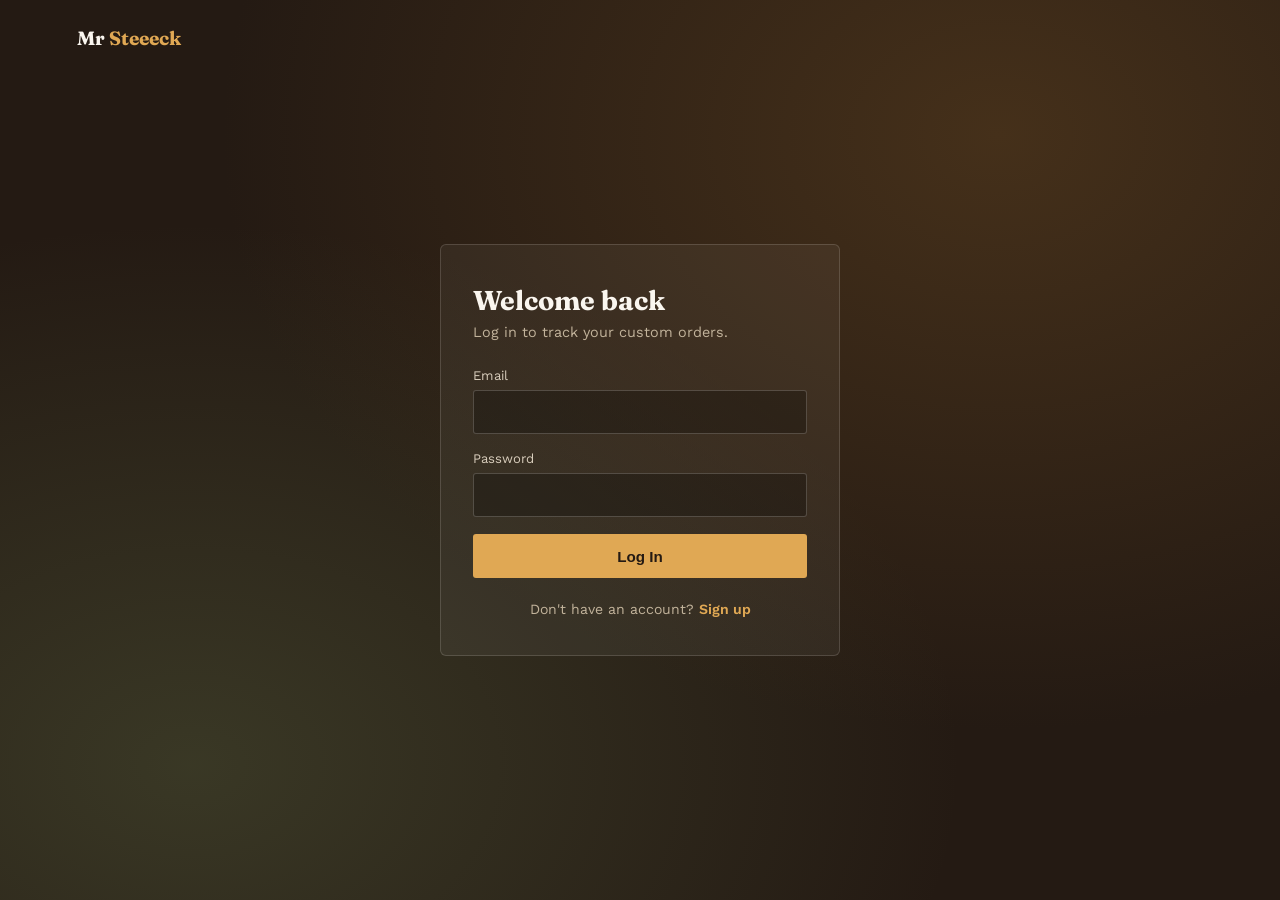
==== commit e991ebcb: "Gate the entire site behind login/signup, per Danny's explicit decision after being informed of the " ====
--- a/public/index.html
+++ b/public/index.html
@@ -2,6 +2,7 @@
 <html lang="en">
 <head>
 <meta charset="UTF-8">
+<script src="require-auth.js"></script>
 <meta name="viewport" content="width=device-width, initial-scale=1.0">
 <title>Mr Steeeck — Handmade Sticks, Staffs & Pokers</title>
 <meta name="description" content="Handcrafted walking sticks, staffs, and pokers for adults, kids, pets, and babies. Custom orders welcome.">
@@ -157,6 +158,11 @@
   supabase.from('site_visits').insert({ page: 'home' }).then(() => {});
 
   supabase.auth.getSession().then(({ data: { session } }) => {
+    if (!session){
+      const here = location.pathname.split('/').pop() || 'index.html';
+      window.location.replace('auth.html?redirect=' + encodeURIComponent(here));
+      return;
+    }
     const adminSlot = document.getElementById('navAdminSlot');
     const authSlot = document.getElementById('navAuthSlot');
     if (session && ADMIN_EMAILS.includes(session.user.email)){
--- a/public/styles.css
+++ b/public/styles.css
@@ -46,12 +46,17 @@
       url('images/body-birch.webp');
     background-size:cover;
     background-position:center;
-    background-attachment:fixed;
+    background-attachment:scroll;
     background-repeat:no-repeat;
     background-color:var(--birch);
     color:var(--bark);
     line-height:1.6;
     position:relative;
+  }
+  /* fixed-background "parallax" backdrop only on devices that can afford it —
+     background-attachment:fixed is a well-known scroll-jank culprit on mobile browsers */
+  @media (hover:hover) and (pointer:fine){
+    body{ background-attachment:fixed; }
   }
   body::before{
     content:"";
@@ -90,12 +95,11 @@
     display:flex; align-items:center; justify-content:space-between;
     padding:1.1rem 6vw;
     background-image:
-      linear-gradient(rgba(36,26,19,0.80), rgba(36,26,19,0.80)),
+      linear-gradient(rgba(36,26,19,0.88), rgba(36,26,19,0.88)),
       url('images/nav-oak.webp');
     background-size:cover;
     background-position:center;
-    background-color:rgba(36,26,19,0.92);
-    backdrop-filter:blur(6px);
+    background-color:rgba(36,26,19,0.94);
     color:var(--bone);
   }
   nav .wordmark{
@@ -594,13 +598,13 @@
   }
 
   /* ===== PHOTO/VIDEO CAROUSEL ===== */
-  .modal-carousel{ position:relative; overflow:hidden; border-radius:8px; }
+  .modal-carousel{ position:relative; overflow:hidden; border-radius:8px; height:min(52vh, 420px); }
   .modal-carousel-track{
-    display:flex; transition:transform 0.3s ease;
-  }
-  .carousel-slide{ min-width:100%; flex-shrink:0; }
+    display:flex; transition:transform 0.3s ease; height:100%;
+  }
+  .carousel-slide{ min-width:100%; flex-shrink:0; height:100%; }
   .carousel-slide img, .carousel-slide video{
-    display:block; width:100%; max-height:52vh; object-fit:cover; background:#000;
+    display:block; width:100%; height:100%; object-fit:cover; background:#000;
   }
   .carousel-arrow{
     position:absolute; top:50%; transform:translateY(-50%);
@@ -1011,3 +1015,47 @@
     font-size:1.1rem;
     margin-bottom:0.6rem;
   }
+
+  /* ===== MOBILE PERFORMANCE: swap the biggest background photos for
+     properly-sized mobile versions instead of downscaling desktop-sized
+     ones — cuts image payload roughly 65-70% on phones ===== */
+  @media (max-width:600px){
+    .bark-bg{
+      background-image:
+        linear-gradient(rgba(18,12,8,0.42), rgba(18,12,8,0.42)),
+        url('images/bg-oak-fire-mobile.webp');
+    }
+    .custom{
+      background-image:
+        linear-gradient(rgba(74,46,30,0.72), rgba(74,46,30,0.72)),
+        url('images/bg-oak-fire-mobile.webp');
+    }
+    footer.bark-bg{
+      background-image:
+        linear-gradient(rgba(18,12,8,0.62), rgba(18,12,8,0.62)),
+        url('images/bg-birch-fire-mobile.webp');
+    }
+    body{
+      background-image:
+        linear-gradient(rgba(239,230,208,0.55), rgba(239,230,208,0.55)),
+        url('images/body-birch-mobile.webp');
+    }
+    .explore-card{
+      background-image:linear-gradient(rgba(250,246,239,0.86), rgba(250,246,239,0.86)), url('images/embers-molten-mobile.webp');
+    }
+    .gallery-card.has-photo{
+      background-image:linear-gradient(rgba(250,246,239,0.88), rgba(250,246,239,0.88)), url('images/embers-molten-mobile.webp');
+    }
+    .modal-box{
+      background-image:linear-gradient(rgba(250,246,239,0.90), rgba(250,246,239,0.90)), url('images/embers-molten-mobile.webp');
+    }
+    .size-table{
+      background-image:linear-gradient(rgba(250,246,239,0.90), rgba(250,246,239,0.90)), url('images/embers-molten-mobile.webp');
+    }
+    .size-table th{
+      background-image:linear-gradient(rgba(74,46,30,0.68), rgba(74,46,30,0.68)), url('images/birch-ember-transition-mobile.webp');
+    }
+    .faq-item{
+      background-image:linear-gradient(rgba(250,246,239,0.65), rgba(250,246,239,0.65)), url('images/embers-molten-mobile.webp');
+    }
+  }
